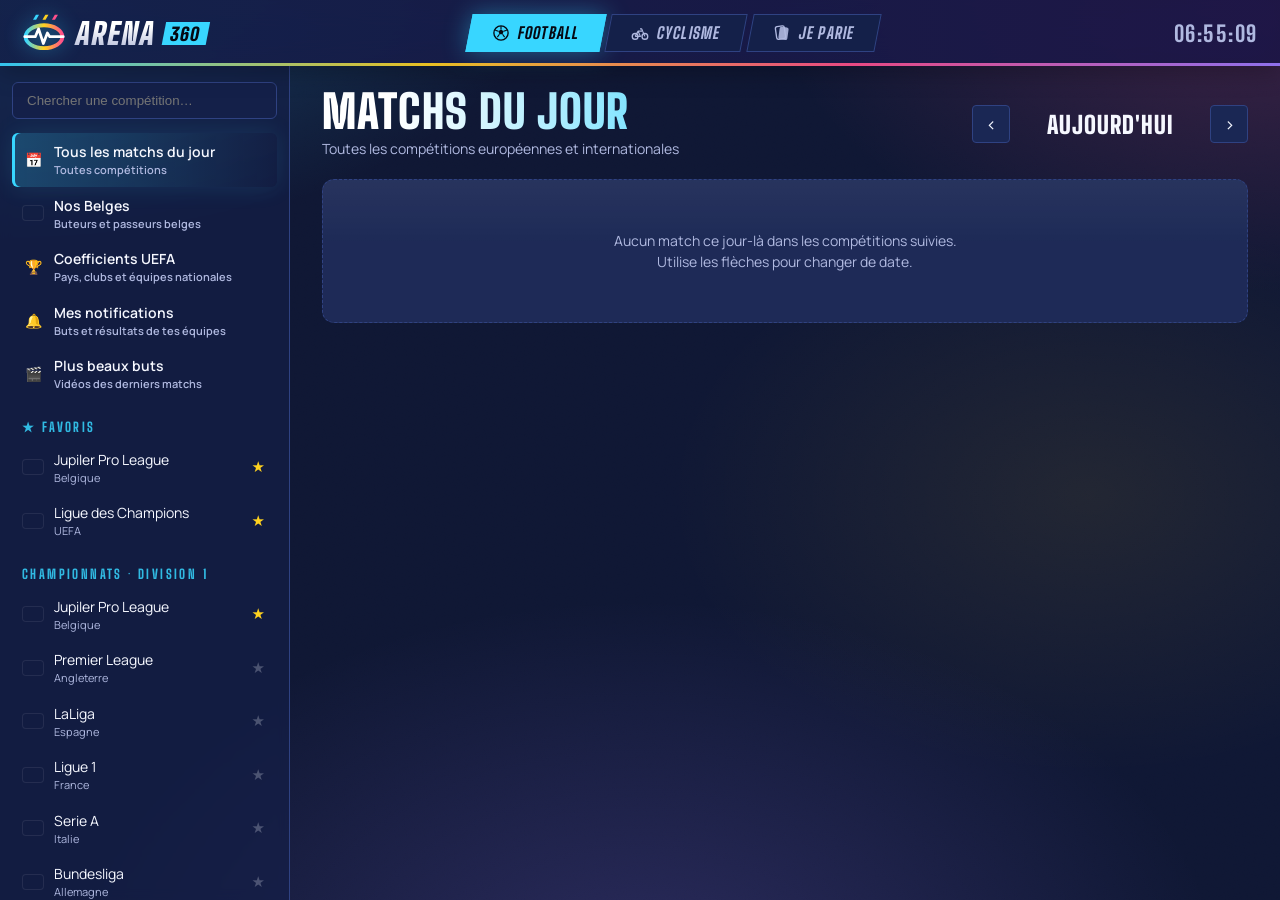
==== index.html @ 5562cc05 "Profil des étapes, matchs en direct en haut de l'accueil, thème plus clair et plus coloré - Vélo : p" ====
<!doctype html>
<html lang="fr">
<head>
  <meta charset="utf-8">
  <meta name="viewport" content="width=device-width, initial-scale=1">
  <title>Arena 360 · Résultats foot en direct, cyclisme et pronostics</title>
  <meta name="description" content="Arena 360 : tous les résultats de foot d'Europe en direct (Jupiler Pro League, Ligue des Champions, LaLiga, Premier League…), compositions, stats et notes des joueurs, palmarès du cyclisme, et jeux de pronostics gratuits.">
  <meta name="keywords" content="résultats foot, score en direct, Jupiler Pro League, Ligue des Champions, classement, compositions, cyclisme, Tour de France, pronostics, Belgique">
  <link rel="canonical" href="https://arena.eraz.ovh/">
  <meta property="og:type" content="website">
  <meta property="og:site_name" content="Arena 360">
  <meta property="og:title" content="Arena 360 · Résultats foot en direct, cyclisme et pronostics">
  <meta property="og:description" content="Arena 360 : tous les résultats de foot d'Europe en direct (Jupiler Pro League, Ligue des Champions, LaLiga, Premier League…), compositions, stats et notes des joueurs, palmarès du cyclisme, et jeux de pronostics gratuits.">
  <meta property="og:url" content="https://arena.eraz.ovh/">
  <meta property="og:locale" content="fr_BE">
  <meta name="twitter:card" content="summary">
  <meta name="theme-color" content="#0f1734">
  <link rel="icon" type="image/svg+xml" href="favicon.svg">
  <link rel="icon" type="image/png" sizes="32x32" href="icons/favicon-32.png">
  <link rel="icon" type="image/png" sizes="192x192" href="icons/icon-192.png">
  <link rel="manifest" href="manifest.webmanifest">
  <link rel="apple-touch-icon" href="icons/apple-touch-icon.png">
  <meta name="apple-mobile-web-app-capable" content="yes">
  <meta name="mobile-web-app-capable" content="yes">
  <meta name="apple-mobile-web-app-title" content="Arena 360">
  <meta name="apple-mobile-web-app-status-bar-style" content="black-translucent">
  <link rel="preconnect" href="https://fonts.googleapis.com">
  <link rel="preconnect" href="https://fonts.gstatic.com" crossorigin>
  <link href="https://fonts.googleapis.com/css2?family=Big+Shoulders+Display:wght@600;700;800;900&family=Manrope:wght@400;500;600;700;800&display=swap" rel="stylesheet">
  <link rel="stylesheet" href="styles.css?v=34">
</head>
<body data-sport="foot">
  <div id="splash" aria-hidden="true">
    <div class="sp-inner">
      <svg class="sp-logo" viewBox="0 0 48 48">
        <defs><linearGradient id="sp-ring" x1="0" y1="0" x2="1" y2="0"><stop offset="0" stop-color="#38d6ff"/><stop offset=".5" stop-color="#ffd21f"/><stop offset="1" stop-color="#ff4f8b"/></linearGradient></defs>
        <path class="beam" d="M12 9.5l3.2-5.5h3.4l-3.2 5.5z" fill="#38d6ff"/>
        <path class="beam" d="M22.3 9.5l3.2-5.5h3.4l-3.2 5.5z" fill="#ffd21f"/>
        <path class="beam" d="M32.6 9.5l3.2-5.5h3.4l-3.2 5.5z" fill="#ff4f8b"/>
        <ellipse cx="24" cy="28" rx="20" ry="12.5" fill="none" stroke="url(#sp-ring)" stroke-width="4.2"/>
        <path class="pulse" d="M3 28h11.5l3.6-8.5 5.2 16 4.4-11.5 2.6 4H45" fill="none" stroke="#fff" stroke-width="3" stroke-linecap="round" stroke-linejoin="round"/>
      </svg>
      <div class="sp-word"><b>ARENA</b><span>360</span></div>
      <div class="spinner"><i></i><i></i><i></i></div>
    </div>
  </div>
  <header class="topbar">
    <div class="brand" id="brand" role="link" tabindex="0" aria-label="Accueil : tous les matchs du jour" title="Accueil">
      <svg class="logo" viewBox="0 0 48 48" aria-hidden="true">
        <defs>
          <linearGradient id="lg-ring" x1="0" y1="0" x2="1" y2="0"><stop offset="0" stop-color="#38d6ff"/><stop offset=".5" stop-color="#ffd21f"/><stop offset="1" stop-color="#ff4f8b"/></linearGradient>
        </defs>
        <path d="M12 9.5l3.2-5.5h3.4l-3.2 5.5z" fill="#38d6ff"/>
        <path d="M22.3 9.5l3.2-5.5h3.4l-3.2 5.5z" fill="#ffd21f"/>
        <path d="M32.6 9.5l3.2-5.5h3.4l-3.2 5.5z" fill="#ff4f8b"/>
        <ellipse cx="24" cy="28" rx="20" ry="12.5" fill="none" stroke="url(#lg-ring)" stroke-width="4.2"/>
        <path d="M3 28h11.5l3.6-8.5 5.2 16 4.4-11.5 2.6 4H45" fill="none" stroke="#fff" stroke-width="3" stroke-linecap="round" stroke-linejoin="round"/>
      </svg>
      <span class="wordmark"><span class="w-arena">ARENA</span><span class="w-pulse">360</span></span>
    </div>
    <nav class="sport-switch" role="tablist">
      <button class="sport-btn active" data-sport="foot" role="tab">
        <svg viewBox="0 0 24 24" aria-hidden="true"><circle cx="12" cy="12" r="9.5" fill="none" stroke="currentColor" stroke-width="1.8"/><path d="M12 7.2l3.4 2.5-1.3 4h-4.2l-1.3-4z" fill="currentColor"/><path d="M12 7.2V2.6M15.4 9.7l4.3-1.4M14.1 13.7l2.7 3.7M9.9 13.7l-2.7 3.7M8.6 9.7L4.3 8.3" stroke="currentColor" stroke-width="1.5"/></svg>
        Football
      </button>
      <button class="sport-btn" data-sport="velo" role="tab">
        <svg viewBox="0 0 24 24" aria-hidden="true"><circle cx="5.5" cy="16.5" r="3.8" fill="none" stroke="currentColor" stroke-width="1.8"/><circle cx="18.5" cy="16.5" r="3.8" fill="none" stroke="currentColor" stroke-width="1.8"/><path d="M5.5 16.5l4-7h6l3 7M9.5 9.5l3 7h-7M15.5 9.5l-1.2-3h-2.3" fill="none" stroke="currentColor" stroke-width="1.6" stroke-linejoin="round"/></svg>
        Cyclisme
      </button>
      <button class="sport-btn" data-sport="jeu" role="tab">
        <svg viewBox="0 0 24 24" aria-hidden="true"><rect x="4" y="3" width="12" height="17" rx="2.5" fill="none" stroke="currentColor" stroke-width="1.8" transform="rotate(-8 10 11.5)"/><rect x="8" y="4" width="12" height="17" rx="2.5" fill="currentColor" opacity=".9" transform="rotate(8 14 12.5)"/></svg>
        Je parie
      </button>
    </nav>
    <div class="clock" id="clock"></div>
    <a class="admin-btn" id="admin-btn" href="admin.html" hidden aria-label="Statistiques (admin)">
      <svg viewBox="0 0 24 24" aria-hidden="true"><path d="M4 20V10m6 10V4m6 16v-7m4 7H2" fill="none" stroke="currentColor" stroke-width="2.4" stroke-linecap="round"/></svg>
      <span>Admin</span>
    </a>
    <button class="install-btn" id="install-btn" hidden aria-label="Installer l'application">
      <svg viewBox="0 0 24 24" aria-hidden="true"><path d="M12 3v11m0 0l-4.5-4.5M12 14l4.5-4.5M5 17v3h14v-3" fill="none" stroke="currentColor" stroke-width="2.2" stroke-linecap="round" stroke-linejoin="round"/></svg>
      <span>Installer</span>
    </button>
  </header>

  <!-- ============ FOOTBALL ============ -->
  <section id="foot" class="sport-pane">
    <aside class="sidebar" id="foot-sidebar">
      <input class="search" id="league-search" type="search" placeholder="Chercher une compétition…">
      <div id="league-list"></div>
    </aside>
    <main class="main" id="foot-main"></main>
  </section>

  <!-- ============ CYCLISME ============ -->
  <section id="velo" class="sport-pane hidden">
    <main class="main full" id="velo-main"></main>
  </section>

  <!-- ============ JEU ============ -->
  <section id="jeu" class="sport-pane hidden">
    <main class="main full" id="jeu-main"></main>
  </section>

  <button class="menu-fab" id="menu-fab" aria-label="Compétitions">☰</button>

  <script src="wiki-cups.js?v=34"></script>
  <script src="cycling-data.js?v=34"></script>
  <script src="config.js?v=34"></script>
  <script src="cycling-live.js?v=34"></script>
  <script src="app.js?v=34"></script>
  <script src="game.js?v=34"></script>
  <script src="wiki-leagues.js?v=34"></script>
  <script src="foot-game.js?v=34"></script>
</body>
</html>
---- styles.css ----
/* ARENA 360 — habillage « match en nocturne à la télé » :
   fond encre, halos de projecteurs, formes inclinées comme les incrustations TV, une couleur par section. */
:root {
  --bg: #06070c;
  --bg-2: #0b0d16;
  --panel: #10131f;
  --panel-2: #161a2b;
  --line: #222843;
  --text: #f2f4fb;
  --muted: #8d93ad;
  --dim: #5a6081;
  --foot: #38d6ff;
  --velo: #ffd21f;
  --jeu: #ff4f8b;
  --accent: var(--foot);
  --accent-soft: rgba(56, 214, 255, .13);
  --on-accent: #050912;
  --live: #ff3b4f;
  --gold: #ffd21f;
  --silver: #c9d1e0;
  --bronze: #d6894a;
  --belgium: #fdda24;
  --radius: 12px;
  --skew: -11deg;
  --display: "Big Shoulders Display", "Arial Narrow", Impact, sans-serif;
  --body: "Manrope", "Segoe UI", system-ui, sans-serif;
  color-scheme: dark;
}
body[data-sport="velo"] { --accent: var(--velo); --accent-soft: rgba(255, 210, 31, .13); }
body[data-sport="jeu"] { --accent: var(--jeu); --accent-soft: rgba(255, 79, 139, .14); }

* { box-sizing: border-box; }
html, body { margin: 0; height: 100%; }
body {
  position: relative;
  background:
    radial-gradient(700px 380px at 8% -6%, color-mix(in srgb, var(--accent) 16%, transparent), transparent 70%),
    radial-gradient(700px 380px at 92% -6%, color-mix(in srgb, var(--accent) 11%, transparent), transparent 70%),
    var(--bg);
  background-attachment: fixed;
  color: var(--text);
  font: 14px/1.5 var(--body);
  -webkit-font-smoothing: antialiased;
  transition: background .4s;
}
/* grain de pellicule */
body::before {
  content: ""; position: fixed; inset: 0; z-index: 0; pointer-events: none; opacity: .07; mix-blend-mode: overlay;
  background-image: url("data:image/svg+xml,%3Csvg xmlns='http://www.w3.org/2000/svg' width='160' height='160'%3E%3Cfilter id='n'%3E%3CfeTurbulence type='fractalNoise' baseFrequency='.9' numOctaves='2' stitchTiles='stitch'/%3E%3C/filter%3E%3Crect width='100%25' height='100%25' filter='url(%23n)'/%3E%3C/svg%3E");
}
body > * { position: relative; z-index: 1; }
button { font: inherit; color: inherit; cursor: pointer; }
:focus-visible { outline: 2px solid var(--accent); outline-offset: 2px; }
.hidden { display: none !important; }

/* ---------- top bar ---------- */
.topbar {
  position: sticky; top: 0; z-index: 30;
  display: flex; align-items: center; gap: 20px;
  height: 66px; padding: 0 22px;
  background: rgba(6, 7, 12, .82); backdrop-filter: blur(16px) saturate(140%);
  border-bottom: 1px solid var(--line);
}
.topbar::after {
  content: ""; position: absolute; left: 0; right: 0; bottom: -1px; height: 2px;
  background: linear-gradient(90deg, var(--foot) 0 33.3%, var(--velo) 33.3% 66.6%, var(--jeu) 66.6%);
  opacity: .9;
}
.brand { display: flex; align-items: center; gap: 10px; }
.brand .logo { width: 44px; height: 44px; filter: drop-shadow(0 0 10px color-mix(in srgb, var(--accent) 45%, transparent)); transition: filter .4s; }
.wordmark { display: flex; align-items: center; gap: 8px; transform: skewX(var(--skew)); }
.w-arena { font: 900 30px/1 var(--display); letter-spacing: 2px; text-transform: uppercase;
  background: linear-gradient(180deg, #fff 30%, #b9c0dc); -webkit-background-clip: text; background-clip: text; color: transparent; }
.w-pulse {
  display: inline-flex; align-items: center; padding: 3px 7px 2px;
  font: 900 18px/1 var(--display); letter-spacing: 1px; color: var(--on-accent);
  background: var(--accent); transition: background .4s;
}
.sport-switch { display: flex; gap: 6px; margin: 0 auto; }
.sport-btn {
  position: relative; display: flex; align-items: center; gap: 8px;
  padding: 9px 22px; border: 1px solid var(--line); border-radius: 0; background: var(--bg-2);
  color: var(--muted); font: 800 16px/1 var(--display); letter-spacing: 1.2px; text-transform: uppercase;
  transform: skewX(var(--skew)); transition: color .2s, background .2s, border-color .2s;
}
.sport-btn > * { transform: skewX(calc(var(--skew) * -1)); }
.sport-btn svg { width: 18px; height: 18px; }
.sport-btn[data-sport="foot"] { --c: var(--foot); }
.sport-btn[data-sport="velo"] { --c: var(--velo); }
.sport-btn[data-sport="jeu"] { --c: var(--jeu); }
.sport-btn::after { content: ""; position: absolute; left: 0; right: 0; bottom: -1px; height: 3px; background: var(--c); transform: scaleX(0); transition: transform .25s; }
.sport-btn:not(.active):hover { color: var(--text); border-color: color-mix(in srgb, var(--c) 50%, var(--line)); }
.sport-btn:not(.active):hover::after { transform: scaleX(1); }
.sport-btn.active { background: var(--c); border-color: var(--c); color: var(--on-accent); box-shadow: 0 0 24px color-mix(in srgb, var(--c) 40%, transparent); }
.clock { font: 800 22px var(--display); color: var(--muted); letter-spacing: 1.5px; min-width: 120px; text-align: right; font-variant-numeric: tabular-nums; }

@media (prefers-reduced-motion: reduce) { * { transition-duration: 0s !important; } }

/* ---------- layout ---------- */
.sport-pane { display: grid; grid-template-columns: 290px 1fr; min-height: calc(100vh - 62px); }
#velo.sport-pane, #jeu.sport-pane { grid-template-columns: 1fr; }
.sidebar {
  position: sticky; top: 62px; height: calc(100vh - 62px); overflow-y: auto;
  padding: 16px 12px 40px; border-right: 1px solid var(--line); background: var(--bg-2);
}
.sidebar::-webkit-scrollbar, .main::-webkit-scrollbar { width: 8px; }
.sidebar::-webkit-scrollbar-thumb { background: var(--line); border-radius: 8px; }
.main { padding: 24px 32px 80px; max-width: 1100px; width: 100%; }
.main.full { max-width: 1280px; margin: 0 auto; }

.search {
  width: 100%; padding: 10px 14px; margin-bottom: 14px;
  background: var(--panel); border: 1px solid var(--line); border-radius: 10px;
  color: var(--text); outline: none;
}
.search:focus { border-color: var(--accent); }

.group-title {
  margin: 18px 10px 6px; font-size: 11px; font-weight: 700; letter-spacing: 1.4px;
  text-transform: uppercase; color: var(--dim);
}
.league-item {
  display: flex; align-items: center; gap: 10px; width: 100%;
  padding: 8px 10px; border: 0; border-radius: 10px; background: none;
  text-align: left; color: var(--text); transition: background .15s;
}
.league-item:hover { background: var(--panel); }
.league-item.active { background: var(--accent-soft); box-shadow: inset 3px 0 0 var(--accent); }
.league-item .ico { width: 22px; height: 22px; flex: none; display: grid; place-items: center; }
.league-item .ico img { max-width: 22px; max-height: 22px; border-radius: 3px; }
.league-item .lname { flex: 1; overflow: hidden; text-overflow: ellipsis; white-space: nowrap; }
.league-item .lcountry { display: block; font-size: 11px; color: var(--muted); }
.league-item .star { opacity: .25; font-size: 15px; padding: 0 2px; transition: .15s; }
.league-item:hover .star { opacity: .6; }
.league-item .star.on { opacity: 1; color: var(--gold); }
.league-item.today-item { font-weight: 600; }
.badge-be {
  font-size: 9px; font-weight: 800; padding: 2px 5px; border-radius: 4px;
  background: linear-gradient(90deg, #111 33%, var(--belgium) 33% 66%, #ef3340 66%); color: transparent;
  width: 18px; height: 12px; flex: none;
}

/* ---------- headers ---------- */
.page-head { display: flex; align-items: center; gap: 16px; margin-bottom: 20px; flex-wrap: wrap; }
.page-head .logo { width: 56px; height: 56px; border-radius: 14px; background: #fff; padding: 7px; object-fit: contain; }
.page-head h1 { margin: 0; font: 800 36px/1 var(--display); letter-spacing: .5px; }
.page-head .sub { color: var(--muted); margin-top: 4px; }
.page-head .grow { flex: 1; }

.tabs { display: flex; gap: 6px; margin-bottom: 18px; flex-wrap: wrap; }
.tab {
  padding: 8px 16px; border-radius: 999px; border: 1px solid var(--line);
  background: var(--panel); color: var(--muted); font-weight: 600; font-size: 13px;
}
.tab.active { background: var(--accent); border-color: var(--accent); color: var(--on-accent); }
.tab:not(.active):hover { color: var(--text); border-color: var(--dim); }

.nav-row { display: flex; align-items: center; gap: 10px; }
.nav-btn {
  width: 38px; height: 38px; border-radius: 10px; border: 1px solid var(--line);
  background: var(--panel); font-size: 18px; display: grid; place-items: center;
}
.nav-btn:hover { border-color: var(--accent); color: var(--accent); }
.nav-label { min-width: 180px; text-align: center; font: 700 20px var(--display); letter-spacing: .5px; text-transform: capitalize; }
.pill-today { padding: 8px 14px; border-radius: 10px; border: 1px solid var(--line); background: var(--panel); font-weight: 600; font-size: 13px; }
.pill-today:hover { border-color: var(--accent); }

/* ---------- match cards ---------- */
.day-block { margin-bottom: 22px; }
.day-title {
  display: flex; align-items: center; gap: 10px; margin: 0 0 10px;
  font: 700 15px var(--display); letter-spacing: 1.2px; text-transform: uppercase; color: var(--muted);
}
.day-title::after { content: ""; flex: 1; height: 1px; background: var(--line); }
.comp-block { margin-bottom: 18px; background: var(--panel); border: 1px solid var(--line); border-radius: var(--radius); overflow: hidden; }
.comp-head {
  display: flex; align-items: center; gap: 10px; padding: 10px 16px;
  background: var(--panel-2); border-bottom: 1px solid var(--line); font-weight: 700; cursor: pointer;
}
.comp-head img { width: 22px; height: 22px; object-fit: contain; }
.comp-head .cnt { margin-left: auto; color: var(--muted); font-weight: 500; font-size: 12px; }
.matches { display: grid; }
.match {
  display: grid; grid-template-columns: 74px 1fr 92px 1fr 30px; align-items: center; gap: 10px;
  padding: 12px 16px; border-bottom: 1px solid var(--line); cursor: pointer; transition: background .15s;
}
.match:last-child { border-bottom: 0; }
.match:hover { background: rgba(255,255,255,.025); }
.match .status { font-size: 12px; color: var(--muted); font-weight: 600; }
.match .status.live { color: var(--live); display: flex; align-items: center; gap: 6px; }
.match .status.live::before { content: ""; width: 7px; height: 7px; border-radius: 50%; background: var(--live); animation: pulse 1.2s infinite; }
@keyframes pulse { 50% { opacity: .25; transform: scale(.7); } }
.team { display: flex; align-items: center; gap: 10px; min-width: 0; font-weight: 500; }
.team.home { justify-content: flex-end; text-align: right; }
.team img { width: 26px; height: 26px; object-fit: contain; flex: none; }
.team .tn { overflow: hidden; text-overflow: ellipsis; white-space: nowrap; }
.team.win .tn { font-weight: 700; }
.team.lose .tn { color: var(--muted); }
.score {
  display: flex; justify-content: center; align-items: center; gap: 6px;
  font: 800 24px/1 var(--display); letter-spacing: 1px;
}
.score .box { min-width: 34px; padding: 5px 0; text-align: center; border-radius: 8px; background: var(--bg-2); }
.score.live .box { color: var(--live); }
.score.pre { font-size: 18px; color: var(--muted); font-weight: 700; }
.score .pen { font-size: 11px; color: var(--muted); font-family: var(--body); font-weight: 600; }
.match .chev { color: var(--dim); text-align: right; transition: transform .2s; }
.match.open .chev { transform: rotate(90deg); }
.details {
  grid-column: 1 / -1; display: none; padding: 6px 0 2px;
  font-size: 13px; color: var(--muted);
}
.match.open .details { display: grid; grid-template-columns: 1fr 92px 1fr; gap: 4px 10px; }
.details .h { text-align: right; }
.details .ev { display: flex; gap: 6px; align-items: center; }
.details .h.ev { justify-content: flex-end; }
.details .mid { text-align: center; color: var(--dim); }
.details .venue { grid-column: 1 / -1; text-align: center; margin-top: 6px; color: var(--dim); font-size: 12px; }
.card-y, .card-r { display: inline-block; width: 9px; height: 12px; border-radius: 2px; background: var(--gold); }
.card-r { background: var(--live); }
.note { grid-column: 1 / -1; text-align: center; font-size: 12px; color: var(--accent); margin-top: -4px; }

/* ---------- standings ---------- */
.table-wrap { background: var(--panel); border: 1px solid var(--line); border-radius: var(--radius); overflow: auto; margin-bottom: 18px; }
.table-title { padding: 12px 16px; font: 700 17px var(--display); letter-spacing: .6px; border-bottom: 1px solid var(--line); background: var(--panel-2); }
table.std { width: 100%; border-collapse: collapse; font-variant-numeric: tabular-nums; }
.std th { font-size: 11px; text-transform: uppercase; letter-spacing: 1px; color: var(--dim); font-weight: 700; padding: 10px 8px; text-align: center; }
.std td { padding: 9px 8px; text-align: center; border-top: 1px solid var(--line); }
.std td.t { text-align: left; }
.std th.t { text-align: left; }
.std .tm { display: flex; align-items: center; gap: 10px; font-weight: 600; white-space: nowrap; }
.std .tm img { width: 22px; height: 22px; object-fit: contain; }
.std .rk { width: 40px; position: relative; font-weight: 700; }
.std .rk i { position: absolute; left: 0; top: 6px; bottom: 6px; width: 3px; border-radius: 2px; }
.std .pts { font-weight: 800; color: var(--text); font-size: 15px; }
.std td { color: var(--muted); }
.std .gd-pos { color: var(--accent); }
.std .gd-neg { color: var(--live); }
.legend { display: flex; flex-wrap: wrap; gap: 14px; padding: 10px 16px; font-size: 12px; color: var(--muted); border-top: 1px solid var(--line); }
.legend span { display: flex; align-items: center; gap: 6px; }
.legend i { width: 10px; height: 10px; border-radius: 3px; }

/* ---------- states ---------- */
.empty, .loading {
  padding: 50px 20px; text-align: center; color: var(--muted);
  background: var(--panel); border: 1px dashed var(--line); border-radius: var(--radius);
}
.spinner {
  width: 32px; height: 32px; margin: 0 auto 12px; border-radius: 50%;
  border: 3px solid var(--line); border-top-color: var(--accent); animation: spin .8s linear infinite;
}
@keyframes spin { to { transform: rotate(360deg); } }
.skel { height: 54px; border-bottom: 1px solid var(--line); background: linear-gradient(90deg, transparent, rgba(255,255,255,.035), transparent); background-size: 200% 100%; animation: sh 1.2s infinite; }
@keyframes sh { from { background-position: 200% 0; } to { background-position: -200% 0; } }

.summary-row { display: grid; grid-template-columns: repeat(auto-fit, minmax(150px, 1fr)); gap: 12px; margin-bottom: 22px; }
.stat {
  padding: 14px 16px; background: var(--panel); border: 1px solid var(--line); border-radius: var(--radius);
}
.stat b { display: block; font: 800 30px/1 var(--display); color: var(--accent); }
.stat span { color: var(--muted); font-size: 12px; }

/* ================= CYCLISME ================= */
.hero {
  position: relative; overflow: hidden; margin-bottom: 26px; padding: 30px 32px;
  border-radius: 20px; border: 1px solid var(--line);
  background:
    linear-gradient(120deg, rgba(245,197,24,.18), transparent 55%),
    repeating-linear-gradient(-55deg, transparent 0 22px, rgba(255,255,255,.018) 22px 44px),
    var(--panel);
}
.hero h1 { margin: 0; font: 800 46px/1 var(--display); letter-spacing: 1px; }
.hero h1 em { font-style: normal; color: var(--gold); }
.hero p { margin: 8px 0 0; color: var(--muted); max-width: 640px; }
.hero .hero-stats { display: flex; gap: 30px; margin-top: 20px; flex-wrap: wrap; }
.hero .hero-stats b { display: block; font: 800 32px/1 var(--display); color: var(--gold); }
.hero .hero-stats span { font-size: 12px; color: var(--muted); }

.section-title { display: flex; align-items: baseline; gap: 12px; margin: 30px 0 14px; }
.section-title h2 { margin: 0; font: 800 26px var(--display); letter-spacing: .6px; }
.section-title span { color: var(--muted); font-size: 13px; }

.gt-grid { display: grid; grid-template-columns: repeat(3, 1fr); gap: 14px; }
.gt-card {
  position: relative; padding: 18px 20px; border-radius: var(--radius); overflow: hidden;
  border: 1px solid var(--line); background: var(--panel);
}
.gt-card::before { content: ""; position: absolute; inset: 0 0 auto 0; height: 4px; background: var(--c, var(--gold)); }
.gt-card .race { font: 700 13px var(--body); color: var(--muted); text-transform: uppercase; letter-spacing: 1.2px; }
.gt-card .jersey { position: absolute; right: 16px; top: 18px; width: 40px; height: 40px; opacity: .95; }
.gt-card .winner { margin-top: 14px; font: 800 28px/1.05 var(--display); display: flex; align-items: center; gap: 10px; }
.gt-card .pod { margin-top: 12px; display: grid; gap: 4px; font-size: 13px; color: var(--muted); }
.gt-card .pod div { display: flex; align-items: center; gap: 8px; }
.gt-card .date { margin-top: 10px; font-size: 12px; color: var(--dim); }

.mon-grid { display: grid; grid-template-columns: repeat(5, 1fr); gap: 12px; }
.mon-card { padding: 16px; border-radius: var(--radius); background: var(--panel); border: 1px solid var(--line); }
.mon-card .race { font: 700 18px/1.1 var(--display); letter-spacing: .4px; }
.mon-card .date { font-size: 12px; color: var(--dim); margin: 2px 0 12px; }
.mon-card .winner { display: flex; align-items: center; gap: 8px; font-weight: 700; }
.mon-card .cobble { font-size: 11px; color: var(--muted); margin-top: 6px; }

.champ-grid { display: grid; grid-template-columns: repeat(4, 1fr); gap: 12px; }
.champ-card { padding: 16px; border-radius: var(--radius); background: var(--panel); border: 1px solid var(--line); position: relative; overflow: hidden; }
.champ-card.rainbow::before {
  content: ""; position: absolute; left: 0; right: 0; top: 0; height: 5px;
  background: linear-gradient(90deg, #0a4fa6 0 20%, #e63946 20% 40%, #111 40% 60%, #f5c518 60% 80%, #2a9d47 80%);
}
.champ-card.euro::before { content: ""; position: absolute; left: 0; right: 0; top: 0; height: 5px; background: linear-gradient(90deg, #003399, #ffcc00, #003399); }
.champ-card .t { font-size: 11px; font-weight: 700; color: var(--muted); text-transform: uppercase; letter-spacing: 1.2px; }
.champ-card .e { font: 700 17px var(--display); margin: 4px 0 10px; }
.champ-card .p { display: flex; align-items: center; gap: 8px; font-size: 13px; padding: 2px 0; }
.champ-card .p:first-of-type { font-weight: 700; font-size: 15px; }

.medal { width: 20px; height: 20px; border-radius: 50%; display: inline-grid; place-items: center; font: 800 11px var(--body); color: #1b1b1b; flex: none; }
.m1 { background: var(--gold); } .m2 { background: var(--silver); } .m3 { background: var(--bronze); }
.flag { width: 20px; height: 14px; border-radius: 2px; object-fit: cover; flex: none; box-shadow: 0 0 0 1px rgba(255,255,255,.08); }
.flag.lg { width: 26px; height: 18px; }

.toolbar { display: flex; flex-wrap: wrap; gap: 10px; align-items: center; margin-bottom: 14px; }
.toolbar .search { width: 260px; margin: 0; }
.chip {
  padding: 7px 12px; border-radius: 999px; border: 1px solid var(--line); background: var(--panel);
  font-size: 12px; font-weight: 600; color: var(--muted);
}
.chip.on { border-color: var(--accent); color: var(--accent); background: var(--accent-soft); }
.chip.be.on { border-color: var(--belgium); color: var(--belgium); background: rgba(253,218,36,.1); }

.race-table { width: 100%; border-collapse: collapse; }
.race-table th { font-size: 11px; text-transform: uppercase; letter-spacing: 1px; color: var(--dim); padding: 10px 12px; text-align: left; font-weight: 700; }
.race-table td { padding: 11px 12px; border-top: 1px solid var(--line); vertical-align: middle; }
.race-table tr:hover td { background: rgba(255,255,255,.02); }
.race-table .rn { font-weight: 600; display: flex; align-items: center; gap: 10px; }
.race-table .rd { color: var(--muted); white-space: nowrap; font-size: 13px; }
.race-table .rw { display: flex; align-items: center; gap: 8px; font-weight: 600; }
.race-table .rt { color: var(--dim); font-size: 12px; }
.race-table .sm { color: var(--muted); font-size: 12.5px; }
.race-table .sm div { display: flex; gap: 6px; align-items: center; }
.race-table tr.future td { opacity: .5; }
.race-table tr.cancel td { opacity: .45; }
.rating { font: 700 11px var(--body); padding: 3px 7px; border-radius: 6px; background: var(--bg-2); border: 1px solid var(--line); color: var(--muted); }
.rating.wt { color: var(--gold); border-color: rgba(245,197,24,.4); }
.rating.pro { color: #7fb4ff; border-color: rgba(127,180,255,.4); }
.tag { font-size: 10px; font-weight: 800; padding: 2px 6px; border-radius: 4px; letter-spacing: .6px; }
.tag.gt { background: #e8378a; color: #fff; }
.tag.mon { background: var(--gold); color: #1a1a1a; }

.leader-grid { display: grid; grid-template-columns: 1.3fr 1fr; gap: 16px; }
.leaders { background: var(--panel); border: 1px solid var(--line); border-radius: var(--radius); padding: 6px 0; }
.leader { display: grid; grid-template-columns: 34px 1fr auto; align-items: center; gap: 10px; padding: 9px 16px; }
.leader + .leader { border-top: 1px solid var(--line); }
.leader .pos { font: 800 20px var(--display); color: var(--dim); text-align: center; }
.leader:nth-child(1) .pos { color: var(--gold); }
.leader:nth-child(2) .pos { color: var(--silver); }
.leader:nth-child(3) .pos { color: var(--bronze); }
.leader .nm { display: flex; align-items: center; gap: 8px; font-weight: 600; }
.leader .nm small { color: var(--dim); font-weight: 500; }
.leader .bar { display: flex; align-items: center; gap: 10px; }
.leader .bar i { width: calc(var(--w) * 120px); display: block; height: 8px; border-radius: 4px; background: linear-gradient(90deg, var(--gold), #ff9f1c); }
.leader .bar b { font: 800 20px var(--display); min-width: 22px; text-align: right; }
.nations { background: var(--panel); border: 1px solid var(--line); border-radius: var(--radius); padding: 12px 16px; }
.nation { display: grid; grid-template-columns: 26px 110px 1fr 30px; gap: 10px; align-items: center; padding: 5px 0; font-size: 13px; }
.nation i { display: block; height: 10px; border-radius: 5px; background: #7fb4ff; }
.nation b { text-align: right; font: 800 17px var(--display); }
.source { margin-top: 30px; font-size: 12px; color: var(--dim); }

.menu-fab { display: none; }

/* ---------- responsive ---------- */
@media (max-width: 1100px) {
  .mon-grid { grid-template-columns: repeat(3, 1fr); }
  .champ-grid { grid-template-columns: repeat(2, 1fr); }
  .leader-grid { grid-template-columns: 1fr; }
}
@media (max-width: 860px) {
  .sport-pane { grid-template-columns: 1fr; }
  .sidebar {
    position: fixed; z-index: 30; left: 0; top: 62px; width: 290px; transform: translateX(-100%);
    transition: transform .25s; box-shadow: 20px 0 50px rgba(0,0,0,.5);
  }
  .sidebar.open { transform: none; }
  .menu-fab {
    display: grid; place-items: center; position: fixed; z-index: 40; right: 18px; bottom: 18px;
    width: 54px; height: 54px; border-radius: 50%; border: 0; font-size: 22px;
    background: var(--accent); color: var(--on-accent); box-shadow: 0 10px 30px rgba(0,0,0,.4);
  }
  body[data-sport="velo"] .menu-fab, body[data-sport="jeu"] .menu-fab { display: none; }
  .main { padding: 18px 16px 90px; }
  .clock { display: none; }
  .brand-name { display: none; }
  .gt-grid { grid-template-columns: 1fr; }
  .mon-grid { grid-template-columns: repeat(2, 1fr); }
  .hide-sm { display: none; }
  .only-sm { display: block !important; }
}
@media (max-width: 560px) {
  .topbar { padding: 0 12px; gap: 10px; }
  .sport-btn { padding: 8px 14px; }
  .match { grid-template-columns: 1fr 74px 1fr 0; gap: 6px; padding: 12px 10px; }
  .match .status { grid-column: 1 / -1; text-align: center; margin-bottom: -4px; }
  .match .chev { display: none; }
  .team { font-size: 13px; gap: 6px; }
  .team img { width: 22px; height: 22px; }
  .score { font-size: 20px; }
  .score .box { min-width: 28px; }
  .match.open .details { grid-template-columns: 1fr 40px 1fr; }
  .hero { padding: 22px 18px; }
  .hero h1 { font-size: 34px; }
  .champ-grid, .mon-grid { grid-template-columns: 1fr; }
  .toolbar .search { width: 100%; }
  .nav-label { min-width: 120px; font-size: 17px; }
}

.only-sm { display: none; }
@media (max-width: 560px) {
  .summary-row { grid-template-columns: repeat(3, 1fr); gap: 8px; }
  .summary-row .stat { padding: 10px; }
  .summary-row .stat b { font-size: 24px; }
  .summary-row .stat:nth-child(n+4) { display: none; }
}
@media (max-width: 560px) {
  .race-table td, .race-table th { padding: 10px 8px; }
  .race-table .rn { flex-wrap: wrap; gap: 4px 6px; font-size: 13px; }
  .race-table .rw { font-size: 13px; }
  .race-table .tag, .race-table .rating.wt, .race-table .rating.pro { display: none; }
  .tabs { gap: 4px; }
  .tab { padding: 7px 12px; }
}
.sport-pane > * { min-width: 0; }
.leader-grid > * { min-width: 0; }
@media (max-width: 560px) { .leader .bar i { width: calc(var(--w) * 50px); } .leader { padding: 9px 10px; } }
.subtabs { display: flex; flex-wrap: wrap; gap: 6px; margin: -6px 0 18px; }
.sub-lbl { font-size: 11px; font-weight: 700; color: var(--accent); background: var(--accent-soft); padding: 2px 7px; border-radius: 6px; margin-left: 4px; }
.cnt-sm { font: 500 12px var(--body); letter-spacing: 0; text-transform: none; color: var(--dim); }
.champion { margin-bottom: 18px; padding: 14px 18px; border-radius: var(--radius); background: linear-gradient(90deg, rgba(245,197,24,.18), transparent); border: 1px solid rgba(245,197,24,.4); font-size: 16px; }
.source a { color: var(--muted); }

/* ---------- fiche course à étapes ---------- */
.has-stages { cursor: pointer; }
.race-table tr.has-stages:hover td { background: rgba(245,197,24,.05); }
.gt-card.has-stages { transition: transform .15s, border-color .15s; }
.gt-card.has-stages:hover { transform: translateY(-2px); border-color: var(--c); }
.see-stages { color: var(--gold); font-weight: 600; }
.stages-badge { font-size: 11px; font-weight: 700; color: var(--gold); background: rgba(245,197,24,.12); border: 1px solid rgba(245,197,24,.35); padding: 2px 7px; border-radius: 6px; white-space: nowrap; }
.modal {
  position: fixed; inset: 0; z-index: 100; display: none; align-items: flex-start; justify-content: center;
  padding: 40px 16px; overflow-y: auto; background: rgba(4, 8, 18, .72); backdrop-filter: blur(6px);
}
.modal.show { display: flex; animation: fadein .18s; }
@keyframes fadein { from { opacity: 0; } }
.modal-card {
  position: relative; width: 100%; max-width: 980px; padding: 26px 28px 20px; border-radius: 20px;
  background: var(--bg-2); border: 1px solid var(--line); box-shadow: 0 30px 80px rgba(0,0,0,.55);
  border-top: 5px solid var(--rc);
}
.modal-x { position: absolute; right: 16px; top: 14px; width: 36px; height: 36px; border-radius: 10px; border: 1px solid var(--line); background: var(--panel); font-size: 15px; }
.modal-x:hover { border-color: var(--gold); color: var(--gold); }
.modal-head { display: flex; align-items: center; gap: 14px; margin-bottom: 18px; padding-right: 40px; }
.modal-head h2 { margin: 0; font: 800 34px/1 var(--display); letter-spacing: .5px; }
.modal-head .sub { color: var(--muted); margin-top: 4px; }
.modal-grid { display: grid; grid-template-columns: repeat(auto-fit, minmax(240px, 1fr)); gap: 12px; margin-bottom: 16px; }
.mpanel { background: var(--panel); border: 1px solid var(--line); border-radius: var(--radius); padding: 14px 16px; }
.mp-title { font-size: 11px; font-weight: 700; letter-spacing: 1.2px; text-transform: uppercase; color: var(--dim); margin-bottom: 10px; }
.pod-line { display: flex; align-items: center; gap: 8px; padding: 3px 0; }
.pod-line .wins { margin-left: auto; font: 800 18px var(--display); color: var(--gold); }
.jersey-line { display: grid; grid-template-columns: 14px 92px 1fr; gap: 8px; align-items: center; padding: 3px 0; font-size: 13px; }
.jersey-line i { width: 12px; height: 12px; border-radius: 3px; box-shadow: 0 0 0 1px rgba(255,255,255,.15); }
.jersey-line .jc { color: var(--muted); }
.stage-wrap { margin-bottom: 0; }
.stage-table .snum { display: inline-grid; place-items: center; min-width: 30px; height: 26px; padding: 0 6px; border-radius: 8px; background: var(--bg-2); border: 1px solid var(--line); font: 800 15px var(--display); margin-right: 8px; }
.stype { font-size: 11px; font-weight: 700; padding: 2px 7px; border-radius: 6px; background: var(--bg-2); color: var(--muted); white-space: nowrap; }
.stype.flat { color: #7fd3a0; } .stype.hill { color: #f4a261; } .stype.mtn { color: #ff6b6b; } .stype.tt, .stype.ttt { color: #7fb4ff; }
.km { margin-left: 8px; color: var(--dim); font-size: 12px; white-space: nowrap; }
@media (max-width: 560px) {
  .modal { padding: 0; }
  .modal-card { border-radius: 0; min-height: 100%; padding: 20px 14px; }
  .modal-head h2 { font-size: 26px; }
  .stype { display: none; }
}

/* ================= JE PARIE ================= */
.g-hero {
  display: grid; grid-template-columns: 1fr auto; gap: 24px; align-items: center;
  margin-bottom: 20px; padding: 28px 30px; border-radius: 20px; border: 1px solid var(--line);
  background:
    radial-gradient(600px 220px at 100% 0%, rgba(76,201,240,.18), transparent 70%),
    repeating-linear-gradient(90deg, transparent 0 46px, rgba(255,255,255,.02) 46px 47px),
    var(--panel);
}
.eyebrow { font-size: 11px; font-weight: 700; letter-spacing: 1.6px; text-transform: uppercase; color: var(--accent); }
.g-hero h1 { margin: 4px 0 6px; font: 800 52px/1 var(--display); letter-spacing: 1px; }
.g-hero p { margin: 0; color: var(--muted); max-width: 620px; }
.g-hero-side { display: grid; gap: 10px; justify-items: end; text-align: right; }
.countdown b { display: block; font: 800 56px/1 var(--display); color: var(--accent); font-variant-numeric: tabular-nums; }
.countdown span { color: var(--muted); font-size: 12px; text-transform: uppercase; letter-spacing: 1px; }
.phase { font-size: 12px; font-weight: 600; padding: 6px 10px; border-radius: 8px; max-width: 280px; }
.phase.open { color: #7fd3a0; background: rgba(61,220,132,.1); border: 1px solid rgba(61,220,132,.3); }
.phase.shut { color: #ff8a95; background: rgba(255,77,94,.1); border: 1px solid rgba(255,77,94,.3); }
.mode { font-size: 12px; color: var(--dim); }
.g-msg { margin-bottom: 16px; padding: 12px 16px; border-radius: 12px; background: var(--panel); border: 1px solid var(--line); color: var(--muted); }
.g-msg.ok { color: #7fd3a0; border-color: rgba(61,220,132,.35); }
.g-msg.err { color: #ff8a95; border-color: rgba(255,77,94,.4); }

/* connexion */
.auth { display: grid; grid-template-columns: minmax(0, 420px) minmax(0, 1fr); gap: 20px; margin-bottom: 10px; align-items: start; }
.auth-card { padding: 22px; border-radius: 18px; background: var(--panel); border: 1px solid var(--line); }
.auth-tabs { display: flex; gap: 4px; padding: 4px; margin-bottom: 18px; border-radius: 12px; background: var(--bg-2); border: 1px solid var(--line); }
.auth-tabs button { flex: 1; padding: 9px; border: 0; border-radius: 9px; background: none; color: var(--muted); font-weight: 600; }
.auth-tabs button.on { background: var(--accent); color: var(--on-accent); }
#auth-form { display: grid; gap: 14px; }
#auth-form label { display: grid; gap: 6px; font-size: 12px; font-weight: 600; color: var(--muted); }
#auth-form input, .select {
  padding: 11px 13px; border-radius: 10px; border: 1px solid var(--line); background: var(--bg-2); color: var(--text); font: inherit; outline: none;
}
#auth-form input:focus, .select:focus { border-color: var(--accent); }
.cta { padding: 12px 18px; border: 0; border-radius: 11px; background: var(--accent); color: var(--on-accent); font-weight: 700; }
.cta:disabled { opacity: .5; cursor: default; }
.ghost { padding: 10px 14px; border-radius: 10px; border: 1px solid var(--line); background: var(--panel); color: var(--muted); font-weight: 600; }
.ghost:hover { color: var(--text); border-color: var(--dim); }
.linkbtn { border: 0; background: none; padding: 0; color: var(--accent); font-weight: 600; }
.hint { font-size: 12px; color: var(--dim); margin: 12px 0 0; }
.hint.center { text-align: center; }
.auth-preview { min-width: 0; }
.mini-cards { display: grid; grid-template-columns: repeat(3, minmax(0, 1fr)); gap: 12px; }

/* onglets du jeu */
.g-tabs { align-items: center; }
.g-tabs .grow { flex: 1; }
.who { font-size: 13px; color: var(--muted); }

/* budget */
.budget { position: sticky; top: 70px; z-index: 5; margin-bottom: 18px; padding: 14px 18px; border-radius: 14px; background: rgba(19, 28, 51, .92); backdrop-filter: blur(10px); border: 1px solid var(--line); }
.b-row { display: flex; align-items: baseline; gap: 12px; flex-wrap: wrap; }
.b-row > span:first-child { font-size: 11px; font-weight: 700; letter-spacing: 1.2px; text-transform: uppercase; color: var(--dim); }
.b-row b { font: 800 26px var(--display); color: var(--accent); font-variant-numeric: tabular-nums; }
.b-row b.neg { color: var(--live); }
.b-row b small { font: 500 13px var(--body); color: var(--muted); }
.b-count { margin-left: auto; font-weight: 600; color: var(--muted); }
.b-track { height: 8px; margin-top: 10px; border-radius: 4px; background: var(--bg-2); overflow: hidden; }
.b-track i { display: block; height: 100%; border-radius: 4px; background: linear-gradient(90deg, var(--accent), #7b8cff); transition: width .3s; }
.b-actions { display: flex; gap: 10px; margin-top: 12px; flex-wrap: wrap; }

/* cartes coureurs */
.market, .slots { display: grid; grid-template-columns: repeat(auto-fill, minmax(190px, 1fr)); gap: 14px; }
.rcard {
  --t1: #3ddc84; --t2: #1f7a52;
  position: relative; display: flex; flex-direction: column; gap: 6px; padding: 12px 12px 12px; border-radius: 16px; overflow: hidden;
  background: linear-gradient(170deg, color-mix(in srgb, var(--t1) 22%, var(--panel)) 0%, var(--panel) 42%);
  border: 1px solid color-mix(in srgb, var(--t1) 40%, var(--line));
  transition: transform .15s, box-shadow .15s;
}
.rcard:hover { transform: translateY(-3px); box-shadow: 0 14px 30px rgba(0,0,0,.35); }
.rcard.tier-legend { --t1: #f5c518; --t2: #b8860b; }
.rcard.tier-star { --t1: #9fb8ff; --t2: #4a5fc1; }
.rcard.tier-pro { --t1: #e09a5f; --t2: #9c5a24; }
.rcard.tier-rookie { --t1: #3ddc84; --t2: #1f7a52; }
.rcard.picked { box-shadow: 0 0 0 2px var(--accent); }
.rcard header { display: flex; align-items: center; justify-content: space-between; }
.tier { font-size: 10px; font-weight: 800; letter-spacing: 1.2px; text-transform: uppercase; padding: 3px 7px; border-radius: 6px; color: #10131c; background: var(--t1, #3ddc84); }
.tier-legend .tier, .tier.tier-legend { background: linear-gradient(90deg, #f5c518, #ffe48a); }
.price { display: flex; align-items: baseline; gap: 2px; }
.price b { font: 800 26px/1 var(--display); color: var(--t1); font-variant-numeric: tabular-nums; }
.price small { font-size: 10px; color: var(--muted); }
.mono { position: relative; display: grid; place-items: center; height: 92px; margin: 4px 0 2px; border-radius: 12px;
  background: radial-gradient(circle at 50% 30%, color-mix(in srgb, var(--t1) 30%, transparent), transparent 70%), var(--bg-2); }
.mono span { font: 800 44px/1 var(--display); letter-spacing: 2px; color: color-mix(in srgb, var(--t1) 70%, #fff); }
.mono .flag { position: absolute; right: 8px; bottom: 8px; }
.rcard h4 { margin: 0; font: 700 18px/1.1 var(--display); letter-spacing: .3px; white-space: nowrap; overflow: hidden; text-overflow: ellipsis; }
.rteam { font-size: 11.5px; color: var(--muted); white-space: nowrap; overflow: hidden; text-overflow: ellipsis; }
.rstats { display: flex; gap: 6px; margin: 4px 0 0; }
.rstats div { flex: 1; padding: 6px; border-radius: 8px; background: var(--bg-2); text-align: center; }
.rstats dt { font-size: 9.5px; text-transform: uppercase; letter-spacing: 1px; color: var(--dim); }
.rstats dd { margin: 0; font: 800 18px var(--display); font-variant-numeric: tabular-nums; }
.rstats .live dd { color: var(--accent); }
.rbest { list-style: none; margin: 2px 0 0; padding: 0; font-size: 11px; color: var(--muted); display: grid; gap: 2px; min-height: 30px; }
.rbest li { white-space: nowrap; overflow: hidden; text-overflow: ellipsis; }
.rbtn { margin-top: auto; padding: 9px; border-radius: 10px; border: 1px solid var(--line); background: var(--bg-2); color: var(--muted); font-weight: 700; font-size: 13px; }
.rbtn.add { background: var(--accent); border-color: var(--accent); color: var(--on-accent); }
.rbtn.remove:hover { border-color: var(--live); color: var(--live); }
.rbtn:disabled { opacity: .55; cursor: default; }
.rcard.compact .mono { height: 64px; }
.rcard.compact .mono span { font-size: 32px; }
.slot {
  display: grid; place-items: center; align-content: center; gap: 6px; min-height: 300px; border-radius: 16px;
  border: 2px dashed var(--line); background: transparent; color: var(--dim); font-weight: 600;
}
.slot span { font: 800 40px/1 var(--display); color: var(--line); }
.slot:hover { border-color: var(--accent); color: var(--accent); }
.slot:hover span { color: var(--accent); }
.team-head { display: flex; align-items: baseline; gap: 16px; flex-wrap: wrap; margin-bottom: 14px; }
.team-head h2 { margin: 0; font: 800 30px var(--display); }
.sim { color: var(--muted); font-size: 13px; }
.sim b { color: var(--accent); }
.pts-cell { font: 800 18px var(--display); color: var(--accent); text-align: right; }

/* classement */
.rank-head { display: flex; justify-content: space-between; align-items: flex-start; gap: 16px; margin-bottom: 14px; flex-wrap: wrap; }
.rank-head h2 { margin: 0; font: 800 30px var(--display); }
.rank-head .hint { margin-top: 4px; }
.ranking { list-style: none; margin: 0; padding: 0; display: grid; gap: 8px; }
.ranking li { display: grid; grid-template-columns: 48px minmax(0, 1fr) auto; align-items: center; gap: 12px; padding: 12px 16px; border-radius: 14px; background: var(--panel); border: 1px solid var(--line); }
.ranking li.me { border-color: var(--accent); background: linear-gradient(90deg, var(--accent-soft), var(--panel) 60%); }
.ranking .pos { font: 800 28px var(--display); color: var(--dim); text-align: center; }
.ranking li:nth-child(1) .pos { color: #f5c518; }
.ranking li:nth-child(2) .pos { color: #c7d0dc; }
.ranking li:nth-child(3) .pos { color: #d08a4a; }
.rk-main b { font-size: 16px; }
.rk-riders { display: flex; flex-wrap: wrap; gap: 4px 10px; margin-top: 4px; font-size: 12px; color: var(--muted); }
.rk-riders span { display: inline-flex; align-items: center; gap: 4px; }
.rk-riders .flag { width: 14px; height: 10px; }
.rk-pts { text-align: right; }
.rk-pts b { display: block; font: 800 28px/1 var(--display); color: var(--accent); font-variant-numeric: tabular-nums; }
.rk-pts small { font-size: 11px; color: var(--dim); }

/* règles */
.rule-list { margin: 0; padding-left: 20px; display: grid; gap: 8px; color: var(--muted); max-width: 760px; }
.rule-list b { color: var(--text); }
.bareme td:last-child { color: var(--muted); }

@media (max-width: 860px) {
  .g-hero { grid-template-columns: 1fr; }
  .g-hero-side { justify-items: start; text-align: left; }
  .auth { grid-template-columns: 1fr; }
}
@media (max-width: 560px) {
  .g-hero { padding: 20px 18px; }
  .g-hero h1 { font-size: 40px; }
  .market, .slots { grid-template-columns: repeat(2, minmax(0, 1fr)); gap: 10px; }
  .mini-cards { grid-template-columns: repeat(2, minmax(0, 1fr)); }
  .mini-cards .rcard:nth-child(3) { display: none; }
  .rbest { display: none; }
  .mono { height: 70px; }
  .mono span { font-size: 34px; }
  .slot { min-height: 220px; }
  .budget { top: 66px; padding: 10px 12px; }
  .who { width: 100%; }
  .sport-btn { padding: 8px 10px; gap: 6px; font-size: 13px; }
  .sport-btn svg { width: 16px; height: 16px; }
}

/* ================= ARENA 360 — habillage des écrans ================= */
.sidebar { top: 66px; height: calc(100vh - 66px); background: rgba(11, 13, 22, .7); backdrop-filter: blur(6px); }
.sport-pane { min-height: calc(100vh - 66px); }
.budget { top: 74px; background: rgba(16, 19, 31, .92); }

/* titres */
.page-head h1, .team-head h2, .rank-head h2 {
  font: 900 46px/.95 var(--display); text-transform: uppercase; letter-spacing: 1px; text-wrap: balance;
}
.page-head .logo { border-radius: 10px; }
.section-title h2 { font: 900 28px var(--display); text-transform: uppercase; letter-spacing: 1px; display: flex; align-items: center; gap: 12px; }
.section-title h2::before { content: ""; width: 14px; height: 22px; background: var(--accent); transform: skewX(var(--skew)); flex: none; }
.day-title { font: 800 16px var(--display); letter-spacing: 2px; color: var(--text); }
.day-title::before { content: "//"; color: var(--accent); font-weight: 900; }
.group-title { font: 800 13px var(--display); letter-spacing: 2.4px; color: var(--accent); opacity: .85; }

/* onglets inclinés */
.tab {
  border-radius: 0; transform: skewX(var(--skew)); padding: 9px 18px;
  font: 800 15px/1 var(--display); letter-spacing: 1.2px; text-transform: uppercase; background: var(--bg-2);
}
.tab.active { color: var(--on-accent); box-shadow: 0 0 20px color-mix(in srgb, var(--accent) 30%, transparent); }
.chip { border-radius: 4px; }
.chip.on { box-shadow: inset 0 -2px 0 var(--accent); }
.nav-btn, .pill-today { border-radius: 4px; }
.nav-label { font: 900 24px var(--display); text-transform: uppercase; letter-spacing: 1px; }

/* barre latérale */
.league-item { border-radius: 6px; }
.league-item.active { background: linear-gradient(90deg, var(--accent-soft), transparent); box-shadow: inset 4px 0 0 var(--accent); }
.search { border-radius: 6px; background: var(--bg-2); }

/* blocs */
.comp-block, .table-wrap, .stat, .empty, .loading, .mpanel, .leaders, .nations, .auth-card {
  border-radius: var(--radius); background: linear-gradient(180deg, rgba(255,255,255,.025), transparent 40%), var(--panel);
}
.comp-head { background: var(--panel-2); font-family: var(--display); font-weight: 800; font-size: 17px; letter-spacing: .8px; text-transform: uppercase; }
.comp-head .cnt { font-family: var(--body); text-transform: none; letter-spacing: 0; }
.stat { position: relative; overflow: hidden; }
.stat::after { content: ""; position: absolute; right: -14px; top: 0; bottom: 0; width: 34px; background: var(--accent); opacity: .08; transform: skewX(var(--skew)); }
.stat b { font: 900 38px/1 var(--display); }

/* matchs : incrustation TV */
.match { grid-template-columns: 84px 1fr 104px 1fr 30px; }
.team .tn { font-weight: 700; letter-spacing: .1px; }
.score { gap: 4px; }
.score .box {
  min-width: 38px; padding: 6px 0 5px; border-radius: 0; transform: skewX(var(--skew));
  background: var(--bg); border: 1px solid var(--line); border-bottom: 2px solid var(--accent);
  font: 900 26px/1 var(--display);
}
.score.live .box { border-bottom-color: var(--live); box-shadow: 0 0 14px rgba(255, 59, 79, .35); }
.score.pre { font: 900 20px var(--display); letter-spacing: 1px; }
.match .status { font: 800 13px var(--display); letter-spacing: 1.2px; text-transform: uppercase; }
.match:hover { background: linear-gradient(90deg, var(--accent-soft), transparent 70%); }

/* classements */
.std th, .race-table th { font-family: var(--display); font-size: 13px; letter-spacing: 1.5px; font-weight: 800; }
.std .pts { font: 900 19px var(--display); color: var(--accent); }
.std .rk { font-family: var(--display); font-size: 16px; }

/* ===== cyclisme ===== */
.hero {
  border-radius: 16px; padding: 34px 34px 30px;
  background:
    linear-gradient(115deg, rgba(255,210,31,.22), transparent 45%),
    repeating-linear-gradient(-62deg, transparent 0 26px, rgba(255,210,31,.045) 26px 52px),
    var(--panel);
  clip-path: polygon(0 0, calc(100% - 38px) 0, 100% 38px, 100% 100%, 0 100%);
}
.hero h1 { font: 900 64px/.92 var(--display); text-transform: uppercase; letter-spacing: 1px; }
.hero .hero-stats b { font: 900 42px/1 var(--display); }
.gt-card, .mon-card, .champ-card { border-radius: var(--radius); clip-path: polygon(0 0, calc(100% - 22px) 0, 100% 22px, 100% 100%, 0 100%); }
.gt-card { background: linear-gradient(160deg, color-mix(in srgb, var(--c) 20%, var(--panel)), var(--panel) 55%); }
.gt-card .winner { font: 900 32px/1 var(--display); text-transform: uppercase; }
.gt-card .race, .champ-card .t { font-family: var(--display); font-size: 14px; letter-spacing: 2px; font-weight: 800; }
.mon-card .race { font: 900 22px/1 var(--display); text-transform: uppercase; }
.champ-card .e { font: 900 20px var(--display); text-transform: uppercase; }
.leader .pos, .leader .bar b, .nation b { font-weight: 900; }
.modal-card { border-radius: 14px; }
.modal-head h2 { font: 900 44px/.95 var(--display); text-transform: uppercase; }
.stage-table .snum { border-radius: 0; transform: skewX(var(--skew)); font-weight: 900; }

/* ===== jeu ===== */
.g-hero {
  border-radius: 16px;
  background:
    radial-gradient(520px 240px at 100% 0%, rgba(255, 79, 139, .24), transparent 70%),
    repeating-linear-gradient(-62deg, transparent 0 26px, rgba(255, 79, 139, .04) 26px 52px),
    var(--panel);
  clip-path: polygon(0 0, calc(100% - 38px) 0, 100% 38px, 100% 100%, 0 100%);
}
.g-hero h1 { font: 900 72px/.9 var(--display); text-transform: uppercase; letter-spacing: 1px; }
.countdown b { font-weight: 900; font-size: 64px; }
.cta { border-radius: 4px; transform: skewX(var(--skew)); font: 900 17px/1 var(--display); letter-spacing: 1.4px; text-transform: uppercase; padding: 13px 20px; color: var(--on-accent); }
.ghost { border-radius: 4px; }
.auth-tabs, .auth-tabs button { border-radius: 4px; }
.auth-tabs button { font: 800 15px var(--display); letter-spacing: 1px; text-transform: uppercase; }
.auth-tabs button.on { color: var(--on-accent); }
#auth-form input, .select { border-radius: 6px; }
.rcard { border-radius: 12px; clip-path: polygon(0 0, calc(100% - 18px) 0, 100% 18px, 100% 100%, 0 100%); }
.rcard h4 { font: 900 20px/1.05 var(--display); text-transform: uppercase; letter-spacing: .4px; }
.mono span { font-weight: 900; }
.price b { font-weight: 900; font-size: 30px; }
.rstats dd { font-weight: 900; }
.rbtn { border-radius: 4px; font: 800 15px/1 var(--display); letter-spacing: 1px; text-transform: uppercase; padding: 10px; }
.rbtn.add { color: var(--on-accent); }
.slot { border-radius: 12px; }
.b-row b, .rk-pts b, .ranking .pos { font-weight: 900; }
.tier { border-radius: 0; transform: skewX(var(--skew)); }

/* animation d'arrivée (une fois) */
@keyframes rise { from { opacity: .001; transform: translateY(10px); } }
.main > * { animation: rise .45s cubic-bezier(.2,.7,.2,1) both; }
.main > *:nth-child(2) { animation-delay: .05s; }
.main > *:nth-child(3) { animation-delay: .1s; }
@media (prefers-reduced-motion: reduce) { .main > * { animation: none; } }

@media (max-width: 860px) {
  .sidebar { top: 66px; height: calc(100vh - 66px); }
  .wordmark .w-pulse { display: none; }
}
@media (max-width: 560px) {
  .topbar { height: 58px; }
  .sidebar { top: 58px; height: calc(100vh - 58px); }
  .budget { top: 66px; }
  .brand .logo { width: 36px; height: 36px; }
  .wordmark { display: none; }
  .sport-switch { gap: 4px; }
  .sport-btn { padding: 8px 10px; font-size: 14px; letter-spacing: .6px; }
  .page-head h1, .team-head h2, .rank-head h2 { font-size: 34px; }
  .hero h1 { font-size: 42px; }
  .g-hero h1 { font-size: 48px; }
  .match { grid-template-columns: 1fr 84px 1fr 0; }
  .score .box { min-width: 30px; font-size: 22px; }
  .modal-head h2 { font-size: 30px; }
}

/* ================= fiche match ================= */
.mc-card { max-width: 900px; border-top-color: var(--accent); --rc: var(--accent); }
.mc-league { font: 800 14px var(--display); letter-spacing: 1.6px; text-transform: uppercase; color: var(--muted); display: flex; align-items: center; gap: 6px; padding-right: 44px; }
.mc-head { display: grid; grid-template-columns: 1fr auto 1fr; align-items: start; gap: 16px; margin: 18px 0 10px; }
.mc-team { display: grid; justify-items: center; gap: 8px; text-align: center; min-width: 0; }
.mc-team img { width: 72px; height: 72px; object-fit: contain; filter: drop-shadow(0 6px 18px rgba(0,0,0,.5)); }
.mc-team b { font: 900 24px/1 var(--display); text-transform: uppercase; letter-spacing: .5px; }
.mc-goals { font-size: 12px; color: var(--muted); line-height: 1.6; }
.mc-mid { display: grid; justify-items: center; gap: 8px; padding-top: 10px; }
.mc-score { display: flex; align-items: center; gap: 6px; }
.mc-score span { min-width: 58px; padding: 8px 0 6px; text-align: center; font: 900 54px/1 var(--display); background: var(--bg); border: 1px solid var(--line); border-bottom: 3px solid var(--accent); transform: skewX(var(--skew)); }
.mc-score i { font: 900 34px var(--display); color: var(--dim); font-style: normal; }
.mc-score.live span { border-bottom-color: var(--live); color: #fff; box-shadow: 0 0 22px rgba(255,59,79,.35); }
.mc-score.pre .kick { min-width: 0; padding: 8px 16px 6px; font-size: 40px; color: var(--muted); }
.mc-status { font: 800 15px var(--display); letter-spacing: 1.5px; text-transform: uppercase; color: var(--muted); display: flex; align-items: center; gap: 6px; }
.mc-status.live { color: var(--live); }
.mc-status i { width: 8px; height: 8px; border-radius: 50%; background: var(--live); animation: pulse 1.2s infinite; }
.mc-pens { font-size: 12px; font-weight: 700; color: var(--accent); }
.mc-info { text-align: center; font-size: 12px; color: var(--dim); margin-bottom: 16px; }
.mc-tabs { justify-content: center; align-items: center; }
.mc-auto { width: 100%; text-align: center; font-size: 11px; color: var(--dim); }

/* terrain */
.lineups { display: grid; grid-template-columns: minmax(0, 1.25fr) minmax(0, 1fr); gap: 18px; align-items: start; }
.pitch-wrap { display: grid; gap: 8px; }
.form-tag { display: flex; align-items: center; gap: 8px; font-weight: 700; font-size: 13px; }
.form-tag img { width: 20px; height: 20px; object-fit: contain; }
.form-tag b { margin-left: auto; font: 900 18px var(--display); color: var(--accent); letter-spacing: 1px; }
.pitch {
  position: relative; display: grid; grid-template-rows: 1fr 1fr; aspect-ratio: 68 / 100; max-width: 100%; border-radius: 10px; overflow: hidden;
  background: repeating-linear-gradient(180deg, #13482f 0 8.33%, #165236 8.33% 16.66%);
  box-shadow: inset 0 0 0 2px rgba(255,255,255,.18), 0 16px 40px rgba(0,0,0,.4);
}
.pitch-lines i { position: absolute; border: 2px solid rgba(255,255,255,.22); }
.pitch-lines .mid { left: 0; right: 0; top: 50%; height: 0; border-width: 2px 0 0; }
.pitch-lines .c { left: 50%; top: 50%; width: 26%; aspect-ratio: 1; border-radius: 50%; transform: translate(-50%, -50%); }
.pitch-lines .box { left: 20%; right: 20%; height: 15%; }
.pitch-lines .six { left: 36%; right: 36%; height: 5.5%; }
.pitch-lines .t { top: -2px; } .pitch-lines .b { bottom: -2px; }
.half { position: relative; z-index: 1; display: flex; flex-direction: column; justify-content: space-around; padding: 6px 2px; }
.pl-line { display: flex; justify-content: space-around; align-items: flex-start; }
.pl { display: grid; justify-items: center; gap: 2px; width: 70px; text-align: center; }
.pl-num {
  display: grid; place-items: center; width: 30px; height: 30px; border-radius: 50%;
  background: var(--tc); color: #fff; font: 900 15px/1 var(--display); text-shadow: 0 1px 2px rgba(0,0,0,.6);
  box-shadow: 0 0 0 2px rgba(255,255,255,.85), 0 4px 10px rgba(0,0,0,.4);
}
.pl-num.sm { width: 24px; height: 24px; font-size: 13px; box-shadow: 0 0 0 1.5px rgba(255,255,255,.6); }
.pl-name { max-width: 70px; font-size: 11px; font-weight: 700; color: #fff; white-space: nowrap; overflow: hidden; text-overflow: ellipsis; text-shadow: 0 1px 3px rgba(0,0,0,.8); }
.pl-marks { display: inline-flex; flex-wrap: wrap; justify-content: center; align-items: center; gap: 3px; min-height: 12px; font-size: 10px; }
.pm { font-weight: 800; line-height: 1; }
.pm.goal { font-size: 10px; }
.pm.og { filter: hue-rotate(140deg) saturate(3); }
.pm.ast { color: #7fd3ff; }
.pm.out { color: #ff8a95; }
.pm.in { color: #7fd3a0; }
.benches { display: grid; gap: 14px; }
.bench { background: var(--panel); border: 1px solid var(--line); border-radius: var(--radius); padding: 12px 14px; }
.bench-row { display: grid; grid-template-columns: 26px 1fr auto; align-items: center; gap: 8px; padding: 4px 0; font-size: 13px; color: var(--muted); }
.bench-row.played { color: var(--text); font-weight: 600; }
.bench-row .bn { white-space: nowrap; overflow: hidden; text-overflow: ellipsis; }

/* stats */
.stats { display: grid; gap: 14px; max-width: 640px; margin: 0 auto; }
.st-row { display: grid; grid-template-columns: 60px 1fr 60px; align-items: center; row-gap: 6px; }
.st-row b { font: 900 22px var(--display); color: var(--muted); font-variant-numeric: tabular-nums; }
.st-row b:last-of-type { text-align: right; }
.st-row b.lead { color: var(--text); }
.st-label { text-align: center; font: 800 14px var(--display); letter-spacing: 1.4px; text-transform: uppercase; color: var(--muted); }
.st-bar { grid-column: 1 / -1; display: flex; gap: 4px; height: 7px; }
.st-bar i { display: block; height: 100%; border-radius: 2px; transform: skewX(var(--skew)); }
.st-bar .h { background: var(--accent); }
.st-bar .a { background: var(--jeu); margin-left: auto; }

/* temps forts */
.timeline { display: grid; gap: 2px; max-width: 700px; margin: 0 auto; }
.tl-row { display: grid; grid-template-columns: 1fr 74px 1fr; align-items: center; gap: 10px; padding: 7px 0; border-bottom: 1px solid var(--line); font-size: 13px; }
.tl-row .tl-side:first-child { text-align: right; }
.tl-row.goal { background: linear-gradient(90deg, transparent, var(--accent-soft), transparent); }
.tl-min { display: flex; align-items: center; justify-content: center; gap: 6px; }
.tl-min span { font: 900 17px var(--display); color: var(--accent); min-width: 34px; text-align: right; }
.tl-min em { font-style: normal; width: 18px; text-align: center; }
.tl-row .in { color: #7fd3a0; } .tl-row .out { color: #ff8a95; }
.tl-row .ast { color: var(--dim); font-size: 12px; }

@media (max-width: 760px) {
  .lineups { grid-template-columns: 1fr; }
  .benches { grid-template-columns: 1fr 1fr; }
}
@media (max-width: 560px) {
  .mc-team img { width: 48px; height: 48px; }
  .mc-team b { font-size: 17px; }
  .mc-score span { min-width: 42px; font-size: 40px; }
  .mc-head { gap: 8px; }
  .pl { width: 54px; }
  .pl-name { max-width: 56px; font-size: 10px; }
  .pl-num { width: 26px; height: 26px; font-size: 13px; }
  .benches { grid-template-columns: 1fr; }
  .tl-row { grid-template-columns: 1fr 60px 1fr; font-size: 12px; }
}

/* notes des joueurs */
.pl-num { position: relative; }
.rating-b { display: inline-grid; place-items: center; min-width: 30px; padding: 2px 4px; border-radius: 4px; font: 900 13px/1 var(--display); letter-spacing: .3px; color: #071018; text-shadow: none; }
.pl-num .rating-b { position: absolute; top: -9px; right: -24px; min-width: 26px; padding: 2px 3px; font-size: 12px; box-shadow: 0 2px 6px rgba(0,0,0,.45); }
.r-top { background: #38d6ff; } .r-good { background: #3ddc84; } .r-mid { background: #ffd21f; } .r-low { background: #ff6b6b; }
.bench-row { grid-template-columns: 26px 1fr auto auto; }
.motms { display: grid; grid-template-columns: 1fr 1fr; gap: 12px; margin-bottom: 6px; }
.motm { display: flex; align-items: center; gap: 10px; padding: 10px 14px; border-radius: var(--radius); background: linear-gradient(90deg, var(--accent-soft), var(--panel) 70%); border: 1px solid var(--line); min-width: 0; }
.motm img { width: 28px; height: 28px; object-fit: contain; }
.motm div { flex: 1; min-width: 0; }
.motm small { display: block; font-size: 11px; color: var(--muted); }
.motm b { display: block; font: 900 18px/1.1 var(--display); text-transform: uppercase; white-space: nowrap; overflow: hidden; text-overflow: ellipsis; }
.motm .rating-b { font-size: 20px; padding: 6px 8px; }
.rating-note { margin: 0 0 14px; }
@media (max-width: 560px) { .motms { grid-template-columns: 1fr; } .pl-num .rating-b { right: -20px; } }

/* ===== Je parie : choix du jeu + jeu foot ===== */
.gmode { display: flex; gap: 6px; margin-bottom: 16px; }
.gmode button {
  flex: 1; max-width: 260px; padding: 12px 18px; border: 1px solid var(--line); background: var(--bg-2); color: var(--muted);
  font: 900 18px/1 var(--display); letter-spacing: 1.2px; text-transform: uppercase; transform: skewX(var(--skew)); cursor: pointer;
}
.gmode button.on { background: var(--accent); border-color: var(--accent); color: var(--on-accent); box-shadow: 0 0 22px color-mix(in srgb, var(--accent) 35%, transparent); }
.gmode button:not(.on):hover { color: var(--text); }
.g-hero.foot { background:
    radial-gradient(520px 240px at 100% 0%, rgba(56, 214, 255, .2), transparent 70%),
    repeating-linear-gradient(90deg, transparent 0 60px, rgba(255,255,255,.025) 60px 61px),
    var(--panel); }
.tcard .tier { display: inline-flex; align-items: center; gap: 5px; max-width: 150px; overflow: hidden; white-space: nowrap; text-overflow: ellipsis; }
.tcard .tier .flag { width: 14px; height: 10px; }
.tlogo { display: grid; place-items: center; height: 104px; margin: 4px 0 2px; border-radius: 12px;
  background: radial-gradient(circle at 50% 40%, color-mix(in srgb, var(--t1) 28%, transparent), transparent 70%), var(--bg-2); }
.tlogo img { width: 78px; height: 78px; object-fit: contain; filter: drop-shadow(0 6px 14px rgba(0,0,0,.5)); }
.tform { display: flex; gap: 4px; min-height: 20px; }
.tform i { display: grid; place-items: center; width: 20px; height: 20px; font: 900 12px/1 var(--display); font-style: normal; color: #071018; transform: skewX(var(--skew)); }
.fm-w { background: #3ddc84; } .fm-d { background: #9aa3bf; } .fm-l { background: #ff6b6b; }
.tnext { font-size: 11.5px; color: var(--muted); }
.tslots { grid-template-columns: repeat(3, minmax(0, 1fr)); margin-bottom: 8px; }
.tmini { width: 18px; height: 18px; object-fit: contain; }
@media (max-width: 560px) {
  .gmode button { font-size: 14px; padding: 10px 8px; }
  .tslots { grid-template-columns: 1fr; }
  .tlogo { height: 80px; } .tlogo img { width: 58px; height: 58px; }
}

/* le jeu se redessine souvent : pas d animation d arrivée pour éviter le clignotement */
#jeu-main > * { animation: none; }
.tmono { font: 900 40px/1 var(--display); letter-spacing: 2px; color: color-mix(in srgb, var(--t1) 70%, #fff); }
.tlogo { position: relative; }
.tlogo .flag { position: absolute; right: 8px; bottom: 8px; }

/* ===== plus beaux buts ===== */
.clips { display: grid; grid-template-columns: repeat(auto-fill, minmax(260px, 1fr)); gap: 14px; }
.clip { border-radius: var(--radius); overflow: hidden; background: var(--panel); border: 1px solid var(--line); cursor: pointer; transition: transform .15s, border-color .15s; }
.clip:hover { transform: translateY(-3px); border-color: var(--accent); }
.clip-top { border-color: color-mix(in srgb, var(--gold) 50%, var(--line)); }
.clip-media { position: relative; aspect-ratio: 16 / 9; max-width: 100%; background: #000; display: grid; place-items: center; }
.clip-media img, .clip-media video { width: 100%; height: 100%; object-fit: cover; display: block; }
.clip.playing .clip-media video { object-fit: contain; }
.clip-play { position: absolute; width: 54px; height: 54px; display: grid; place-items: center; border-radius: 50%; background: rgba(0,0,0,.55); color: #fff; font-size: 20px; border: 2px solid rgba(255,255,255,.8); transition: transform .15s, background .15s; }
.clip:hover .clip-play { transform: scale(1.1); background: var(--accent); color: var(--on-accent); border-color: var(--accent); }
.clip-dur { position: absolute; right: 8px; bottom: 8px; padding: 2px 6px; border-radius: 4px; background: rgba(0,0,0,.75); font: 800 13px var(--display); letter-spacing: .5px; }
.clip-tag { position: absolute; left: 8px; top: 8px; padding: 3px 8px; background: rgba(0,0,0,.7); font: 800 12px var(--display); letter-spacing: 1px; text-transform: uppercase; transform: skewX(var(--skew)); }
.clip-top .clip-tag { background: var(--gold); color: #1a1400; }
.clip-body { display: grid; gap: 3px; padding: 10px 12px 12px; }
.clip-body b { font-size: 13.5px; line-height: 1.3; }
.clip-body small { color: var(--dim); font-size: 11.5px; }
.mc-info .yt { display: inline-block; margin-left: 8px; padding: 3px 10px; border-radius: 4px; background: #ff0033; color: #fff; font-weight: 700; text-decoration: none; font-size: 11.5px; }
.mc-info .yt:hover { filter: brightness(1.15); }

/* ===== fil vertical « Plus beaux buts » ===== */
.feed-head { display: flex; align-items: flex-end; justify-content: space-between; gap: 12px; margin-bottom: 12px; }
.feed-head h1 { margin: 0; font: 900 40px/.95 var(--display); text-transform: uppercase; letter-spacing: 1px; }
.feed-head .sub { color: var(--muted); margin-top: 4px; }
.feed-filters { margin-bottom: 12px; }
.feed {
  height: calc(100vh - 66px - 170px); min-height: 360px; overflow-y: auto; scroll-snap-type: y mandatory; overscroll-behavior: contain;
  border-radius: 14px; background: #000; border: 1px solid var(--line); scrollbar-width: none;
}
.feed::-webkit-scrollbar { display: none; }
.reel { position: relative; height: 100%; scroll-snap-align: start; scroll-snap-stop: always; display: grid; grid-template-rows: 1fr auto; cursor: pointer; }
.reel-video { position: relative; display: grid; place-items: center; min-height: 0; background: radial-gradient(circle at 50% 40%, #151a2b, #000 70%); }
.reel-video video { width: 100%; height: 100%; max-height: 100%; object-fit: contain; display: block; }
.reel-tag { position: absolute; left: 14px; top: 14px; padding: 4px 10px; background: rgba(0,0,0,.7); font: 800 14px var(--display); letter-spacing: 1px; text-transform: uppercase; transform: skewX(var(--skew)); }
.reel-top .reel-tag { background: var(--gold); color: #1a1400; }
.reel .clip-dur { right: 14px; bottom: 14px; }
.reel-paused { position: absolute; width: 70px; height: 70px; display: grid; place-items: center; border-radius: 50%; background: rgba(0,0,0,.55); border: 2px solid rgba(255,255,255,.8); font-size: 26px; opacity: 0; transition: opacity .2s; pointer-events: none; }
.reel.paused .reel-paused { opacity: 1; }
.reel-info { display: grid; grid-template-columns: 1fr auto; align-items: center; gap: 4px 12px; padding: 14px 18px 16px; background: linear-gradient(0deg, var(--panel), rgba(16,19,31,.92)); border-top: 1px solid var(--line); }
.reel-info b { font: 900 22px/1.1 var(--display); letter-spacing: .3px; }
.reel-info small { grid-column: 1; color: var(--muted); font-size: 12.5px; }
.reel-match { grid-column: 2; grid-row: 1 / span 2; white-space: nowrap; }
.feed-more { min-height: 160px; display: grid; place-items: center; padding: 20px; }
.feed-more .loading, .feed-more .empty { background: transparent; border: 0; }
@media (max-width: 860px) { .feed { height: calc(100vh - 66px - 150px); } }
@media (max-width: 560px) {
  .feed-head h1 { font-size: 30px; }
  .feed-head .sub { display: none; }
  .feed { height: calc(100vh - 58px - 140px); border-radius: 10px; }
  .reel-info { grid-template-columns: 1fr; padding: 10px 12px 12px; }
  .reel-info b { font-size: 17px; }
  .reel-match { grid-column: 1; grid-row: auto; justify-self: start; }
}

/* ===== installation sur téléphone ===== */
.install-btn {
  display: flex; align-items: center; gap: 6px; flex: none; padding: 8px 12px; border: 1px solid var(--accent); border-radius: 4px;
  background: var(--accent-soft); color: var(--accent); font: 800 15px/1 var(--display); letter-spacing: 1px; text-transform: uppercase; transform: skewX(var(--skew));
}
.install-btn > * { transform: skewX(calc(var(--skew) * -1)); }
.install-btn svg { width: 17px; height: 17px; }
.install-btn[hidden] { display: none; }
.install-card { max-width: 520px; }
.install-head { display: flex; align-items: center; gap: 14px; margin-bottom: 16px; padding-right: 40px; }
.install-head img { width: 64px; height: 64px; border-radius: 15px; flex: none; box-shadow: 0 8px 24px rgba(0,0,0,.45); }
.install-head h2 { margin: 0; font: 900 30px/1 var(--display); text-transform: uppercase; }
.install-head p { margin: 6px 0 0; color: var(--muted); font-size: 13px; }
.install-tabs { margin-bottom: 14px; }
.inow { width: 100%; margin-bottom: 4px; }
.isteps { list-style: none; margin: 0; padding: 0; display: grid; gap: 10px; }
.isteps li { display: grid; grid-template-columns: 30px 1fr; gap: 12px; align-items: center; padding: 12px 14px; border-radius: 10px; background: var(--panel); border: 1px solid var(--line); font-size: 14px; }
.istep { display: grid; place-items: center; width: 30px; height: 30px; background: var(--accent); color: var(--on-accent); font: 900 17px/1 var(--display); transform: skewX(var(--skew)); }
.ii { width: 20px; height: 20px; vertical-align: -5px; color: var(--accent); }
@media (max-width: 560px) {
  .install-btn { padding: 8px 9px; }
  .install-btn span { display: none; }
  .sport-btn svg { display: none; }
  .topbar { gap: 8px; }
}

/* ===== Nos Belges ===== */
.bel-item .ico .flag { width: 20px; height: 14px; }
.bel-hero {
  position: relative; overflow: hidden; display: grid; grid-template-columns: auto 1fr auto; gap: 24px; align-items: center;
  margin-bottom: 18px; padding: 26px 28px; border-radius: 16px; border: 1px solid var(--line);
  background: radial-gradient(500px 220px at 100% 0%, rgba(253,218,36,.16), transparent 70%), var(--panel);
  clip-path: polygon(0 0, calc(100% - 34px) 0, 100% 34px, 100% 100%, 0 100%);
}
.bel-flag { display: flex; gap: 6px; height: 104px; transform: skewX(var(--skew)); }
.bel-flag i { width: 26px; border-radius: 3px; }
.bel-flag i:nth-child(1) { background: #111; box-shadow: inset 0 0 0 1px rgba(255,255,255,.18); }
.bel-flag i:nth-child(2) { background: #fdda24; }
.bel-flag i:nth-child(3) { background: #ef3340; }
.bel-hero h1 { margin: 2px 0 6px; font: 900 56px/.92 var(--display); text-transform: uppercase; letter-spacing: 1px; }
.bel-hero .eyebrow { color: #fdda24; }
.bel-hero p { margin: 0; color: var(--muted); max-width: 560px; }
.bel-kpis { display: flex; gap: 22px; }
.bel-kpis div { text-align: center; }
.bel-kpis b { display: block; font: 900 46px/1 var(--display); font-variant-numeric: tabular-nums; }
.bel-kpis div:nth-child(1) b { color: #fdda24; }
.bel-kpis div:nth-child(2) b { color: #ef3340; }
.bel-kpis span { font-size: 11px; font-weight: 700; letter-spacing: 1.2px; text-transform: uppercase; color: var(--muted); }
.bel-tabs { margin-bottom: 12px; }

.bel-list { display: grid; gap: 8px; }
.bel-row {
  display: grid; grid-template-columns: 40px 56px minmax(0, 1fr) auto; gap: 14px; align-items: center;
  padding: 12px 16px; border-radius: 12px; background: var(--panel); border: 1px solid var(--line);
}
.bel-row.top { background: linear-gradient(90deg, rgba(253,218,36,.12), var(--panel) 55%); border-color: rgba(253,218,36,.35); }
.bel-row.top2 { background: linear-gradient(90deg, rgba(201,209,224,.1), var(--panel) 55%); border-color: rgba(201,209,224,.3); }
.bel-row.top3 { background: linear-gradient(90deg, rgba(214,137,74,.12), var(--panel) 55%); border-color: rgba(214,137,74,.35); }
.bel-rank { font: 900 26px var(--display); color: var(--dim); text-align: center; }
.bel-row.top1 .bel-rank { color: #fdda24; } .bel-row.top2 .bel-rank { color: var(--silver); } .bel-row.top3 .bel-rank { color: var(--bronze); }
.bel-photo { width: 56px; height: 56px; border-radius: 50%; object-fit: cover; object-position: top; background: var(--bg-2); border: 2px solid var(--line); }
.bel-photo.mono { display: grid; place-items: center; font: 900 20px var(--display); color: #fdda24; }
.bel-photo.sm { width: 42px; height: 42px; font-size: 16px; }
.bel-row.top .bel-photo { border-color: rgba(253,218,36,.6); }
.bel-id { display: grid; gap: 3px; min-width: 0; }
.bel-id b { font: 900 20px/1.1 var(--display); text-transform: uppercase; letter-spacing: .3px; white-space: nowrap; overflow: hidden; text-overflow: ellipsis; }
.bel-club { display: flex; align-items: center; gap: 6px; font-size: 13px; font-weight: 600; min-width: 0; }
.bel-club img { width: 18px; height: 18px; object-fit: contain; }
.bel-club em { font-style: normal; color: var(--dim); font-weight: 500; white-space: nowrap; overflow: hidden; text-overflow: ellipsis; }
.bel-club em::before { content: "· "; }
.bel-comps { display: flex; flex-wrap: wrap; gap: 4px; }
.bel-comps i { font-style: normal; font-size: 11px; font-weight: 600; padding: 2px 7px; border-radius: 4px; background: var(--bg-2); color: var(--muted); }
.bel-comps .k-europe { color: #7fb4ff; } .bel-comps .k-cup { color: #f4a261; }
.bel-nums { display: flex; gap: 14px; align-items: flex-end; }
.bel-nums div { text-align: center; min-width: 44px; }
.bel-nums b { display: block; font: 900 24px/1 var(--display); font-variant-numeric: tabular-nums; }
.bel-nums .bn-main b { font-size: 38px; color: #fdda24; }
.bel-nums .bn-dim b { color: var(--muted); }
.bel-nums small { font-size: 10px; font-weight: 700; letter-spacing: .8px; text-transform: uppercase; color: var(--dim); }

.bel-recent { display: grid; gap: 8px; }
.bel-goal {
  display: grid; grid-template-columns: 42px minmax(0, 1fr) auto auto; gap: 14px; align-items: center; width: 100%; text-align: left;
  padding: 10px 14px; border-radius: 12px; background: var(--panel); border: 1px solid var(--line); color: var(--text); cursor: pointer;
}
.bel-goal:hover { border-color: #fdda24; }
.bg-main { display: grid; min-width: 0; }
.bg-main b { font: 900 18px/1.1 var(--display); text-transform: uppercase; white-space: nowrap; overflow: hidden; text-overflow: ellipsis; }
.bg-main span { font-size: 12px; color: var(--muted); }
.bg-match { display: flex; align-items: center; gap: 6px; font-size: 13px; white-space: nowrap; }
.bg-match img { width: 20px; height: 20px; object-fit: contain; }
.bg-match b { font: 900 18px var(--display); padding: 2px 7px; background: var(--bg); border: 1px solid var(--line); border-bottom: 2px solid #fdda24; transform: skewX(var(--skew)); }
.bel-goal time { font-size: 12px; color: var(--dim); white-space: nowrap; }

@media (max-width: 860px) {
  .bel-hero { grid-template-columns: auto 1fr; }
  .bel-kpis { grid-column: 1 / -1; justify-content: space-around; }
  .bel-row { grid-template-columns: 34px 52px minmax(0, 1fr); }
  .bel-nums { grid-column: 3 / -1; justify-content: flex-start; }
  .bel-nums .bn-main b { font-size: 30px; }
  .bel-goal { grid-template-columns: 42px minmax(0, 1fr) auto; }
  .bel-goal time { grid-column: 2; }
}
@media (max-width: 560px) {
  .bel-hero { padding: 20px 16px; gap: 14px; }
  .bel-flag { height: 70px; } .bel-flag i { width: 16px; }
  .bel-hero h1 { font-size: 40px; }
  .bel-hero p { font-size: 13px; }
  .bel-row { grid-template-columns: 26px 44px minmax(0, 1fr); padding: 10px 12px; gap: 10px; }
  .bel-photo { width: 44px; height: 44px; }
  .bel-rank { font-size: 20px; }
  .bel-nums { grid-column: 2 / -1; justify-content: flex-start; }
  .bel-id b { font-size: 17px; }
  .bel-goal { grid-template-columns: 42px minmax(0, 1fr); }
  .bg-match, .bel-goal time { grid-column: 2; }
}

/* installation : avertissements (navigateur Instagram, cadre OVH) */
.iwarn { display: grid; gap: 10px; margin-bottom: 14px; padding: 14px; border-radius: 10px; background: rgba(255,210,31,.08); border: 1px solid rgba(255,210,31,.45); font-size: 13.5px; }
.iwarn b { color: var(--gold); }
.iwarn a:not(.cta) { color: var(--accent); font-weight: 700; }
.iwarn span { color: var(--muted); font-size: 12.5px; }
.iopen { text-align: center; text-decoration: none; display: block; }
.icopy { justify-self: start; }
.frame-warn { position: sticky; top: 0; z-index: 50; display: block; padding: 12px 16px; background: var(--gold); color: #1a1400; font-weight: 800; text-align: center; text-decoration: none; }
.bel-period { margin-bottom: 12px; }
.bel-period button.on { background: #fdda24; border-color: #fdda24; color: #1a1400; box-shadow: 0 0 22px rgba(253,218,36,.3); }
.bel-comps .ev { cursor: pointer; }
.bel-comps .ev:hover { color: var(--text); }

/* ===== fiche match : avant-match ===== */
.pm-card { padding: 16px 18px; margin-bottom: 12px; border-radius: var(--radius); background: var(--panel); border: 1px solid var(--line); }
.pm-title { font: 900 18px var(--display); letter-spacing: 1px; text-transform: uppercase; margin-bottom: 12px; }
.pm-probs { display: grid; grid-template-columns: 1fr 1fr 1fr; text-align: center; gap: 8px; }
.pm-probs b { display: block; font: 900 40px/1 var(--display); font-variant-numeric: tabular-nums; }
.pm-probs div:nth-child(1) b { color: var(--accent); }
.pm-probs div:nth-child(2) b { color: var(--muted); }
.pm-probs div:nth-child(3) b { color: var(--jeu); }
.pm-probs span { font-size: 12px; color: var(--muted); font-weight: 600; }
.pm-bar { display: flex; gap: 3px; height: 12px; margin: 12px 0 10px; }
.pm-bar i { display: block; height: 100%; transform: skewX(var(--skew)); }
.pm-bar .h { background: var(--accent); } .pm-bar .d { background: #5a6081; } .pm-bar .a { background: var(--jeu); }
.pm-fav { margin: 0; font-size: 14px; text-align: center; }
.pm-fav b { color: var(--text); }
.pm-card .hint { text-align: center; }
.pm-head { display: grid; grid-template-columns: 1fr 1.4fr 1fr; font: 800 14px var(--display); letter-spacing: 1px; text-transform: uppercase; color: var(--muted); margin-bottom: 6px; }
.pm-head span:last-child { text-align: right; }
.pm-row { display: grid; grid-template-columns: 1fr 1.4fr 1fr; align-items: center; padding: 7px 0; border-top: 1px solid var(--line); }
.pm-row > span { text-align: center; font-size: 12px; font-weight: 700; letter-spacing: .5px; color: var(--muted); text-transform: uppercase; }
.pm-row > b { font: 900 20px var(--display); color: var(--muted); font-variant-numeric: tabular-nums; }
.pm-row > b:last-child { text-align: right; }
.pm-row > b.lead { color: var(--text); }
.pm-form { display: flex; gap: 3px; }
.pm-row > b.pm-form:last-child { justify-content: flex-end; }
.pm-form i, .l5 i { display: inline-grid; place-items: center; width: 20px; height: 20px; font: 900 12px/1 var(--display); font-style: normal; color: #071018; transform: skewX(var(--skew)); }
.pm-grid { display: grid; grid-template-columns: 1fr 1fr; gap: 12px; }
.pm-grid .pm-card { margin-bottom: 12px; }
.l5 { display: grid; grid-template-columns: auto 1fr auto; gap: 10px; align-items: center; padding: 6px 0; border-top: 1px solid var(--line); font-size: 13px; }
.l5:first-of-type { border-top: 0; }
.l5 b { font: 900 16px var(--display); }
.pm-h2h + .l5, .pm-card .l5 { grid-template-columns: auto 1fr auto 1fr; }
.pm-grid .l5 { grid-template-columns: auto 1fr auto; }
.pm-h2h { display: grid; grid-template-columns: repeat(3, 1fr); text-align: center; margin-bottom: 8px; }
.pm-h2h b { display: block; font: 900 30px/1 var(--display); }
.pm-h2h span { font-size: 12px; color: var(--muted); }
@media (max-width: 560px) { .pm-grid { grid-template-columns: 1fr; } .pm-probs b { font-size: 32px; } .pm-row > b { font-size: 17px; } }
.admin-btn { display: flex; align-items: center; gap: 6px; flex: none; padding: 8px 12px; border-radius: 4px; border: 1px solid var(--line); background: var(--panel); color: var(--muted); text-decoration: none; font: 800 15px/1 var(--display); letter-spacing: 1px; text-transform: uppercase; transform: skewX(var(--skew)); }
.admin-btn > * { transform: skewX(calc(var(--skew) * -1)); }
.admin-btn svg { width: 16px; height: 16px; }
.admin-btn:hover { color: var(--text); border-color: var(--accent); }
.admin-btn[hidden] { display: none; }
@media (max-width: 560px) { .admin-btn { padding: 8px 9px; } .admin-btn span { display: none; } }

/* ===== notifications ===== */
.follow-btn { padding: 6px 12px; border-radius: 999px; border: 1px solid var(--line); background: var(--bg-2); color: var(--muted); font: 700 13px var(--body); cursor: pointer; white-space: nowrap; }
.follow-btn:hover { border-color: var(--accent); color: var(--text); }
.follow-btn.on { border-color: var(--gold); color: var(--gold); background: rgba(255,210,31,.1); }
.follow-btn:disabled { opacity: .6; }
.mc-team .follow-btn { padding: 4px 10px; font-size: 12px; }
.toast { position: fixed; z-index: 200; left: 50%; bottom: max(24px, env(safe-area-inset-bottom, 0px)); transform: translate(-50%, 20px); opacity: 0; pointer-events: none;
  max-width: min(520px, calc(100vw - 32px)); padding: 12px 18px; border-radius: 12px; background: var(--panel-2); border: 1px solid var(--line); color: var(--text); font-size: 14px; box-shadow: 0 12px 30px rgba(0,0,0,.45); transition: .25s; }
.toast.show { opacity: 1; transform: translate(-50%, 0); }
.nt-status { display: grid; gap: 6px; margin-bottom: 14px; padding: 16px 18px; border-radius: var(--radius); background: var(--panel); border: 1px solid var(--line); }
.nt-status b { font: 900 22px var(--display); text-transform: uppercase; letter-spacing: .5px; }
.nt-status span { color: var(--muted); }
.nt-status.on { border-color: rgba(61,220,132,.45); background: linear-gradient(90deg, rgba(61,220,132,.1), var(--panel) 60%); }
.nt-status.on b { color: var(--good, #3ddc84); }
.nt-status.warn { border-color: rgba(255,210,31,.45); }
.nt-status.warn b { color: var(--gold); }
.nt-actions { display: flex; gap: 10px; flex-wrap: wrap; margin-top: 6px; }
.nt-card { margin-bottom: 12px; padding: 16px 18px; border-radius: var(--radius); background: var(--panel); border: 1px solid var(--line); }
.nt-toggle { display: flex; align-items: center; gap: 10px; padding: 8px 0; border-top: 1px solid var(--line); cursor: pointer; }
.nt-toggle:first-of-type { border-top: 0; }
.nt-toggle input { width: 20px; height: 20px; accent-color: var(--accent); }
.nt-item { display: flex; align-items: center; gap: 10px; padding: 8px 0; border-top: 1px solid var(--line); }
.nt-item:first-of-type { border-top: 0; }
.nt-item img { width: 26px; height: 26px; object-fit: contain; }
.nt-item b { flex: 1; min-width: 0; overflow: hidden; text-overflow: ellipsis; white-space: nowrap; }

/* ===== Coefficients UEFA ===== */
.uefa-hero { background: radial-gradient(500px 220px at 100% 0%, rgba(56,214,255,.16), transparent 70%), var(--panel); }
.uefa-hero .eyebrow { color: var(--foot); }
.uefa-star { display: grid; place-items: center; width: 92px; height: 92px; font-size: 54px; color: var(--foot); transform: skewX(var(--skew));
  border-radius: 14px; background: rgba(56,214,255,.1); border: 1px solid rgba(56,214,255,.35); text-shadow: 0 0 24px rgba(56,214,255,.6); }
.uefa-hero .bel-kpis div:nth-child(1) b { color: var(--belgium); }
.uefa-hero .bel-kpis div:nth-child(2) b { color: var(--foot); }
.uefa-hero .bel-kpis div:nth-child(3) b { color: var(--text); }
.uefa-hero .bel-kpis sup { font-size: .45em; vertical-align: super; }
.uefa-hero .bel-kpis span .flag { width: 16px; height: 11px; vertical-align: -1px; margin-right: 3px; }
.uefa-table { width: 100%; border-collapse: collapse; font-variant-numeric: tabular-nums; }
.uefa-table th { font-size: 11px; font-weight: 700; letter-spacing: 1px; text-transform: uppercase; color: var(--dim); padding: 8px 10px; text-align: right; white-space: nowrap; }
.uefa-table th.l, .uefa-table td.l { text-align: left; }
.uefa-table td { padding: 9px 10px; border-top: 1px solid var(--line); text-align: right; white-space: nowrap; }
.uefa-table td.l { width: 100%; min-width: 180px; white-space: normal; }
.uefa-table .pos { text-align: center; font: 900 20px var(--display); color: var(--muted); width: 44px; }
.uefa-table .tr { display: block; font-style: normal; font-size: 9px; line-height: 1; }
.uefa-table .tr.up { color: #3ddc84; } .uefa-table .tr.down { color: var(--live); }
.uefa-table .yr { color: var(--muted); font-size: 13px; }
.uefa-table .yr.cur { color: var(--foot); font-weight: 700; }
.uefa-table .tot { font: 900 20px var(--display); color: var(--text); }
.uefa-table .clubs { color: var(--muted); font-size: 13px; text-align: center; }
.uefa-table .uc { display: flex; align-items: center; gap: 8px; min-width: 0; }
.uefa-table .uc b { font-weight: 800; overflow: hidden; text-overflow: ellipsis; }
.uefa-table .uc .flag { width: 22px; height: 15px; object-fit: cover; border-radius: 2px; flex: none; }
.uefa-table .uc em { font-style: normal; font-size: 11px; color: var(--dim); white-space: nowrap; }
.uefa-table .ulogo { width: 24px; height: 24px; object-fit: contain; flex: none; }
.uefa-table .ubar { height: 4px; margin-top: 6px; border-radius: 2px; background: var(--bg-2); overflow: hidden; }
.uefa-table .ubar i { display: block; height: 100%; border-radius: 2px; background: var(--foot); opacity: .75; }
.uefa-table tr.zone-top .pos { color: var(--foot); }
.uefa-table tr.me td { background: rgba(253,218,36,.08); }
.uefa-table tr.me .ubar i { background: var(--belgium); opacity: 1; }
.uefa-table tr.me .pos, .uefa-table tr.me .uc b { color: var(--belgium); }
.uefa-how ul { margin: 6px 0 14px; padding-left: 18px; display: grid; gap: 6px; }
.uefa-how p { margin: 4px 0 14px; color: var(--muted); }
.uefa-how p b, .uefa-how li b { color: var(--text); }
@media (max-width: 640px) {
  .uefa-star { display: none; }
  .uefa-table .yr:not(.cur) { display: none; }
  .uefa-table td, .uefa-table th { padding: 8px 6px; }
  .uefa-table td.l { min-width: 0; }
  .uefa-table .tot { font-size: 18px; }
}

/* pari foot : coefficient UEFA sur la carte, bouton « voir plus » */
.tcoef { font-size: 11px; color: var(--muted); margin-top: 2px; }
.tcoef b { color: var(--foot); font-weight: 800; }
.more-row { margin: 14px 0 4px; text-align: center; }

/* classement FIFA des équipes nationales */
.nat-t .flag { width: 26px !important; height: 18px !important; }
.nat-t .tr { display: inline-block; margin-left: 3px; font-size: 10px; vertical-align: middle; }
.nat-t sup { font-size: .6em; }
.nat-diff .plus { color: #3ddc84; font-weight: 700; } .nat-diff .minus { color: var(--live); font-weight: 700; } .nat-diff .dim { color: var(--dim); }

/* ===== chargement : trois barres « projecteurs » aux couleurs d'Arena ===== */
.spinner {
  width: auto; height: 34px; margin: 0 auto 16px; border: 0; border-radius: 0; animation: none;
  display: flex; gap: 7px; justify-content: center; align-items: flex-end;
}
.spinner i { width: 10px; height: 100%; border-radius: 2px; background: currentColor; transform-origin: 50% 100%; animation: eq .9s ease-in-out infinite; }
.spinner i:nth-child(1) { color: var(--foot); }
.spinner i:nth-child(2) { color: var(--velo); animation-delay: .15s; }
.spinner i:nth-child(3) { color: var(--jeu); animation-delay: .3s; }
@keyframes eq {
  0%, 100% { transform: skewX(var(--skew)) scaleY(.3); opacity: .5; box-shadow: none; }
  50% { transform: skewX(var(--skew)) scaleY(1); opacity: 1; box-shadow: 0 0 16px currentColor; }
}
.loading { font: 800 14px var(--display); letter-spacing: 2px; text-transform: uppercase; }

/* écran d'ouverture */
#splash {
  position: fixed; inset: 0; z-index: 500; display: grid; place-items: center;
  background: radial-gradient(600px 340px at 50% 42%, rgba(56,214,255,.14), transparent 70%), #06070c;
  transition: opacity .5s, visibility .5s; animation: splash-auto .5s 6s forwards;
}
#splash.out { opacity: 0; visibility: hidden; }
@keyframes splash-auto { to { opacity: 0; visibility: hidden; } }
.sp-inner { display: grid; justify-items: center; gap: 18px; }
.sp-logo { width: 120px; height: 120px; filter: drop-shadow(0 0 24px rgba(56,214,255,.5)); animation: sp-pop .6s cubic-bezier(.2,1.4,.4,1) both; }
.sp-logo .beam { animation: sp-beam 1.4s ease-in-out infinite; transform-origin: 50% 100%; }
.sp-logo .beam:nth-of-type(2) { animation-delay: .15s; } .sp-logo .beam:nth-of-type(3) { animation-delay: .3s; }
.sp-logo .pulse { stroke-dasharray: 80; stroke-dashoffset: 80; animation: sp-draw 1.2s .2s ease-out forwards; }
@keyframes sp-pop { from { transform: scale(.6); opacity: 0; } }
@keyframes sp-beam { 50% { opacity: .35; } }
@keyframes sp-draw { to { stroke-dashoffset: 0; } }
.sp-word { display: flex; align-items: center; gap: 10px; transform: skewX(var(--skew)); animation: sp-up .5s .25s both; }
.sp-word b { font: 900 46px/1 var(--display); letter-spacing: 4px; color: #fff; }
.sp-word span { font: 900 26px/1 var(--display); padding: 4px 10px; background: var(--foot); color: #050912; }
@keyframes sp-up { from { opacity: 0; transform: skewX(var(--skew)) translateY(10px); } }
#splash .spinner { animation: sp-up .5s .4s both; }

/* logo cliquable → accueil */
.brand { cursor: pointer; user-select: none; }
.brand:hover .logo { transform: scale(1.06) rotate(-3deg); }
.brand .logo { transition: transform .25s, filter .4s; }

/* ===== finitions du design ===== */
.page-head, .bel-hero, .hero, .g-hero, .lg-head, .feed-head { animation: rise .4s ease both; }
@keyframes rise { from { opacity: 0; transform: translateY(10px); } }
.comp-block { box-shadow: 0 10px 30px rgba(0,0,0,.25); border: 1px solid var(--line); position: relative; overflow: hidden; }
.comp-block::before { content: ""; position: absolute; left: 0; right: 0; top: 0; height: 2px; background: linear-gradient(90deg, var(--accent), transparent 60%); opacity: .7; }
.team .tn { white-space: normal; line-height: 1.15; display: -webkit-box; -webkit-line-clamp: 2; -webkit-box-orient: vertical; }
.team img { width: 28px; height: 28px; filter: drop-shadow(0 2px 4px rgba(0,0,0,.4)); }
.match { transition: background .15s, box-shadow .15s; }
.match:hover { box-shadow: inset 3px 0 0 var(--accent); }
.stat { transition: transform .2s, border-color .2s; }
.stat:hover { transform: translateY(-2px); border-color: color-mix(in srgb, var(--accent) 50%, var(--line)); }
.league-item { transition: background .15s, transform .15s; }
.league-item:hover { transform: translateX(2px); }
.league-item.active { box-shadow: inset 3px 0 0 var(--accent), 0 0 24px color-mix(in srgb, var(--accent) 12%, transparent); }

/* joueurs et équipes cliquables */
[data-team], [data-player] { cursor: pointer; }
.tn[data-team]:hover, .tlink:hover b, .plink:hover, .pl[data-player]:hover .pl-name, .bench-row[data-player]:hover .bn { color: var(--accent); text-decoration: underline; text-underline-offset: 3px; }
.std tr[data-team]:hover td { background: var(--accent-soft); }
.tlink { display: grid; justify-items: center; gap: 8px; }
.bel-row[data-player] { transition: transform .15s, border-color .15s; }
.bel-row[data-player]:hover { transform: translateX(3px); border-color: rgba(253,218,36,.45); }

/* ===== fiches joueur / club ===== */
.sheet-modal { z-index: 120; }
.sheet-card { max-width: 760px; border-top-color: var(--foot); }
.ps-hero {
  display: flex; align-items: center; gap: 20px; margin: -6px 40px 16px 0; padding: 18px; border-radius: 16px;
  background: radial-gradient(420px 200px at 0% 0%, color-mix(in srgb, var(--tc) 35%, transparent), transparent 70%), var(--panel);
  border: 1px solid var(--line);
}
.ps-photo { width: 116px; height: 116px; flex: none; border-radius: 50%; overflow: hidden; background: var(--bg-2); border: 3px solid color-mix(in srgb, var(--tc) 70%, #fff 0%); display: grid; place-items: center; box-shadow: 0 0 30px color-mix(in srgb, var(--tc) 35%, transparent); }
.ps-photo img { width: 100%; height: 100%; object-fit: cover; object-position: top; }
.ps-photo .mono { font: 900 40px var(--display); color: var(--foot); }
.ps-id { min-width: 0; }
.ps-id .eyebrow { display: flex; align-items: center; gap: 8px; color: var(--muted); }
.ps-flag { width: 24px; height: 16px; object-fit: cover; border-radius: 2px; }
.ps-id h2 { margin: 4px 0 10px; font: 900 42px/.95 var(--display); text-transform: uppercase; letter-spacing: .5px; }
.ps-club { display: inline-flex; align-items: center; gap: 8px; padding: 6px 12px; border-radius: 999px; background: var(--bg-2); border: 1px solid var(--line); font-weight: 700; }
.ps-club img { width: 22px; height: 22px; object-fit: contain; }
.ps-club span { color: var(--accent); }
.ps-club:hover { border-color: var(--accent); }
.ps-facts { display: grid; grid-template-columns: repeat(auto-fit, minmax(120px, 1fr)); gap: 8px; margin: 0 0 18px; }
.ps-facts div { padding: 10px 12px; border-radius: 10px; background: var(--panel); border: 1px solid var(--line); }
.ps-facts dt { font-size: 10px; font-weight: 700; letter-spacing: 1.2px; text-transform: uppercase; color: var(--dim); }
.ps-facts dd { margin: 3px 0 0; font-weight: 700; }
.ps-sec { margin-bottom: 18px; }
.ps-kpis { display: grid; grid-template-columns: repeat(auto-fit, minmax(96px, 1fr)); gap: 8px; margin-bottom: 10px; }
.ps-kpis div { padding: 12px 10px; text-align: center; border-radius: 12px; background: var(--panel); border: 1px solid var(--line); }
.ps-kpis b { display: flex; justify-content: center; align-items: center; gap: 4px; font: 900 32px/1 var(--display); color: var(--accent); }
.ps-kpis b i { margin-right: 6px; }
.ps-kpis b sup { font-size: .45em; }
.ps-kpis span { font-size: 11px; font-weight: 700; letter-spacing: .8px; text-transform: uppercase; color: var(--muted); }
.ps-kpis.big b { font-size: 40px; }
.ps-kpis .nat b { color: var(--belgium); }
.ps-kpis .hl { border-color: var(--accent); background: linear-gradient(180deg, var(--accent-soft), var(--panel)); }
.ps-table td, .ps-table th { text-align: center; }
.ps-table td:first-child, .ps-table th:first-child, .ps-table td:nth-child(2) { text-align: left; }
.ps-table tr.natrow td { background: rgba(253,218,36,.05); }
.ps-path { list-style: none; margin: 0; padding: 0 0 0 14px; border-left: 2px solid var(--line); display: grid; gap: 6px; }
.ps-path li { position: relative; display: grid; grid-template-columns: 28px 1fr auto; align-items: center; gap: 10px; padding: 8px 12px; border-radius: 10px; background: var(--panel); border: 1px solid var(--line); }
.ps-path li::before { content: ""; position: absolute; left: -21px; width: 10px; height: 10px; border-radius: 50%; background: var(--line); }
.ps-path li.now::before { background: var(--accent); box-shadow: 0 0 10px var(--accent); }
.ps-path li:hover { border-color: var(--accent); }
.ps-path img { width: 28px; height: 28px; object-fit: contain; }
.ps-path span { color: var(--muted); font-size: 13px; }
.ps-sel { display: flex; align-items: center; gap: 8px; margin-top: 10px; color: var(--muted); }
.ps-sel img { width: 24px; height: 24px; object-fit: contain; }
.ps-sel b { color: var(--text); }
.ts-head { display: flex; align-items: center; gap: 16px; margin: 0 40px 16px 0; }
.ts-head img { width: 72px; height: 72px; object-fit: contain; filter: drop-shadow(0 4px 12px rgba(0,0,0,.5)); }
.ts-head .eyebrow { display: flex; align-items: center; gap: 6px; color: var(--muted); }
.ts-head h2 { margin: 4px 0 0; font: 900 40px/.95 var(--display); text-transform: uppercase; }
.ts-table tr.me td { background: linear-gradient(90deg, var(--accent-soft), transparent); font-weight: 800; }
.ts-table tr.me td:first-child { box-shadow: inset 3px 0 0 var(--accent); }
.sheet-body .center { margin-top: 14px; }
@media (max-width: 560px) {
  .ps-hero { flex-direction: column; text-align: center; margin-right: 0; margin-top: 30px; }
  .ps-id .eyebrow { justify-content: center; }
  .ps-id h2 { font-size: 32px; }
  .ts-head h2 { font-size: 28px; }
  .ts-head img { width: 52px; height: 52px; }
}

/* ===== vélo : parcours d'une étape ===== */
.stage-table .srow { cursor: pointer; }
.stage-table .srow:hover td { background: rgba(255,210,31,.05); }
.stage-table .srow .sopen { margin-left: auto; color: var(--dim); transition: transform .2s; }
.stage-table .srow.open .sopen { transform: rotate(90deg); color: var(--velo); }
.stage-table .srow .rw { display: flex; align-items: center; gap: 6px; }
.sdetail > td { padding: 0 !important; background: var(--bg) !important; }
.sd { padding: 16px; display: grid; gap: 14px; animation: rise .25s ease both; }
.sd-route { display: grid; grid-template-columns: auto 1fr auto; align-items: center; gap: 12px; }
.sd-pt { display: grid; gap: 2px; }
.sd-pt:last-child { text-align: right; }
.sd-pt small { font-size: 10px; font-weight: 700; letter-spacing: 1.2px; text-transform: uppercase; color: var(--dim); }
.sd-pt b { font: 800 18px var(--display); text-transform: uppercase; }
.sd-pt i { width: 10px; height: 10px; border-radius: 50%; }
.sd-pt .dep { background: #3ddc84; } .sd-pt .arr { background: var(--velo); margin-left: auto; }
.sd-line { position: relative; height: 2px; background: repeating-linear-gradient(90deg, var(--velo) 0 8px, transparent 8px 14px); }
.sd-line span { position: absolute; left: 50%; top: -12px; transform: translate(-50%, -50%); font: 900 18px var(--display); color: var(--velo); white-space: nowrap; background: var(--bg); padding: 0 8px; }
.sd-tags { display: flex; gap: 8px; align-items: center; }
.sd-tags .stype { display: inline-block; }
.sd-date { font-size: 12px; color: var(--muted); }
.sd-summit { margin-left: 8px; color: var(--velo); letter-spacing: .5px; }
.sd-list { list-style: none; margin: 0; padding: 0; display: grid; gap: 6px; }
.sd-list li { display: flex; flex-wrap: wrap; align-items: center; gap: 8px; padding: 8px 10px; border-radius: 10px; background: var(--panel); border: 1px solid var(--line); }
.sd-cat { display: inline-grid; place-items: center; min-width: 30px; height: 24px; padding: 0 6px; font: 900 14px var(--display); transform: skewX(var(--skew)); border-radius: 3px; background: var(--bg-2); color: var(--muted); }
.sd-cat.cHC { background: #ff3b4f; color: #fff; } .sd-cat.c1 { background: #ff8a3d; color: #1a0d00; } .sd-cat.c2 { background: var(--velo); color: #1a1400; }
.sd-cat.c3 { background: #3ddc84; color: #002812; } .sd-cat.c4 { background: #7fb4ff; color: #04142c; }
.sd-list b { font-weight: 800; }
.sd-list em { font-style: normal; font: 800 13px var(--display); color: var(--velo); }
.sd-info { color: var(--muted); font-size: 13px; }
.sd-climbs .loading { padding: 18px; background: transparent; border: 0; }
@media (max-width: 560px) { .sd-pt b { font-size: 15px; } }

.ts-table tr.me td { background: transparent; }
.ts-table tr.me { background: linear-gradient(90deg, color-mix(in srgb, var(--accent) 22%, transparent), transparent 80%); }

/* profil d'étape */
.pf-wrap { overflow-x: auto; border-radius: 12px; background: linear-gradient(180deg, #121a3a, #0b1024); border: 1px solid var(--line); padding: 6px 4px 0; }
.pf-svg { display: block; width: 100%; min-width: 520px; height: auto; }
.pf-grid { stroke: rgba(255,255,255,.08); }
.pf-ax { font: 600 10px var(--body); fill: #8d93ad; }
.pf-name { font: 800 11px var(--body); fill: #fff; }
.pf-alt { font: 700 9.5px var(--body); fill: #ffd21f; }
.pf-note { margin: 6px 2px 0; font-size: 11px; color: var(--dim); }
.sd-prof .loading { padding: 18px; background: transparent; border: 0; }

/* bloc « En direct » de l'accueil */
.live-block { border-color: rgba(255,59,79,.45); box-shadow: 0 0 0 1px rgba(255,59,79,.15), 0 14px 40px rgba(255,59,79,.14); }
.live-block::before { background: linear-gradient(90deg, var(--live), #ff8a3d 50%, transparent); opacity: 1; height: 3px; }
.live-head { background: linear-gradient(90deg, rgba(255,59,79,.28), rgba(255,138,61,.08) 60%, transparent) !important; color: #fff; }
.live-dot { width: 10px; height: 10px; border-radius: 50%; background: var(--live); box-shadow: 0 0 0 0 rgba(255,59,79,.7); animation: live-ring 1.4s infinite; }
@keyframes live-ring { 70% { box-shadow: 0 0 0 9px rgba(255,59,79,0); } 100% { box-shadow: 0 0 0 0 rgba(255,59,79,0); } }
.live-comp { display: flex; align-items: center; gap: 6px; padding: 8px 16px 0; font-size: 11px; font-weight: 700; letter-spacing: .8px; text-transform: uppercase; color: var(--muted); }
.live-comp img, .live-comp .flag { width: 16px; height: 16px; object-fit: contain; }
.live-block .match { border-bottom: 1px solid var(--line); }

/* ===================================================================== */
/* ===== Thème plus clair et plus coloré (nov. 2026) ===== */
:root {
  --bg: #0f1734;
  --bg-2: #142049;
  --panel: #1a2754;
  --panel-2: #213166;
  --line: #2f4282;
  --text: #f6f8ff;
  --muted: #b0b9e0;
  --dim: #8592c4;
  --accent-soft: rgba(56, 214, 255, .18);
  --green: #3ddc84;
  --orange: #ff8a3d;
  --violet: #9b7bff;
}
body {
  background:
    radial-gradient(900px 520px at 0% -10%, rgba(56,214,255,.28), transparent 65%),
    radial-gradient(800px 520px at 100% -5%, rgba(255,79,139,.22), transparent 65%),
    radial-gradient(900px 600px at 50% 110%, rgba(155,123,255,.20), transparent 65%),
    radial-gradient(600px 400px at 85% 55%, rgba(255,210,31,.08), transparent 70%),
    var(--bg);
  background-attachment: fixed;
}
body::before { opacity: .04; }
.topbar { background: linear-gradient(90deg, rgba(20,32,73,.92), rgba(28,22,70,.92)); border-bottom: 0; box-shadow: 0 6px 24px rgba(0,0,0,.25); }
.topbar::after { content: ""; position: absolute; left: 0; right: 0; bottom: 0; height: 3px; background: linear-gradient(90deg, var(--foot), var(--velo), var(--jeu), var(--violet)); }
.sidebar { background: rgba(20,32,73,.65) !important; }
.comp-block, .table-wrap, .stat, .empty, .loading, .mpanel, .leaders, .nations, .auth-card {
  background: linear-gradient(180deg, rgba(255,255,255,.06), rgba(255,255,255,.015) 45%), var(--panel);
}
.comp-head { background: linear-gradient(90deg, color-mix(in srgb, var(--accent) 26%, var(--panel-2)), var(--panel-2) 70%); }
.match:nth-child(even) { background: rgba(255,255,255,.025); }
.score .box { background: #0d1531; border-color: var(--line); }
/* chiffres du jour : une couleur par case */
.summary-row .stat:nth-child(1) b { color: var(--foot); }
.summary-row .stat:nth-child(3) b { color: var(--green); }
.summary-row .stat:nth-child(4) b { color: var(--velo); }
.summary-row .stat:nth-child(5) b { color: var(--violet); }
.summary-row .stat:nth-child(1) { background: linear-gradient(140deg, rgba(56,214,255,.22), var(--panel) 60%); }
.summary-row .stat:nth-child(2) { background: linear-gradient(140deg, rgba(255,59,79,.22), var(--panel) 60%); }
.summary-row .stat:nth-child(3) { background: linear-gradient(140deg, rgba(61,220,132,.2), var(--panel) 60%); }
.summary-row .stat:nth-child(4) { background: linear-gradient(140deg, rgba(255,210,31,.2), var(--panel) 60%); }
.summary-row .stat:nth-child(5) { background: linear-gradient(140deg, rgba(155,123,255,.24), var(--panel) 60%); }
.summary-row .stat:nth-child(1)::after { background: var(--foot); } .summary-row .stat:nth-child(2)::after { background: var(--live); }
.summary-row .stat:nth-child(3)::after { background: var(--green); } .summary-row .stat:nth-child(4)::after { background: var(--velo); }
.summary-row .stat:nth-child(5)::after { background: var(--violet); }
.stat::after { opacity: .18 !important; }
/* titres en dégradé */
.page-head h1 { background: linear-gradient(90deg, #fff 20%, color-mix(in srgb, var(--accent) 80%, #fff)); -webkit-background-clip: text; background-clip: text; color: transparent; }
/* barre latérale : petites pastilles colorées */
.league-item.active { background: linear-gradient(90deg, color-mix(in srgb, var(--accent) 22%, transparent), transparent); }
.modal-card { background: #16224b; }
.modal { background: rgba(8, 12, 32, .65); }
.std tbody tr:nth-child(even) td, .race-table tbody tr:nth-child(even) td { background: rgba(255,255,255,.025); }
#splash { background: radial-gradient(600px 340px at 50% 42%, rgba(56,214,255,.22), transparent 70%), radial-gradient(500px 300px at 70% 70%, rgba(255,79,139,.18), transparent 70%), #0f1734; }
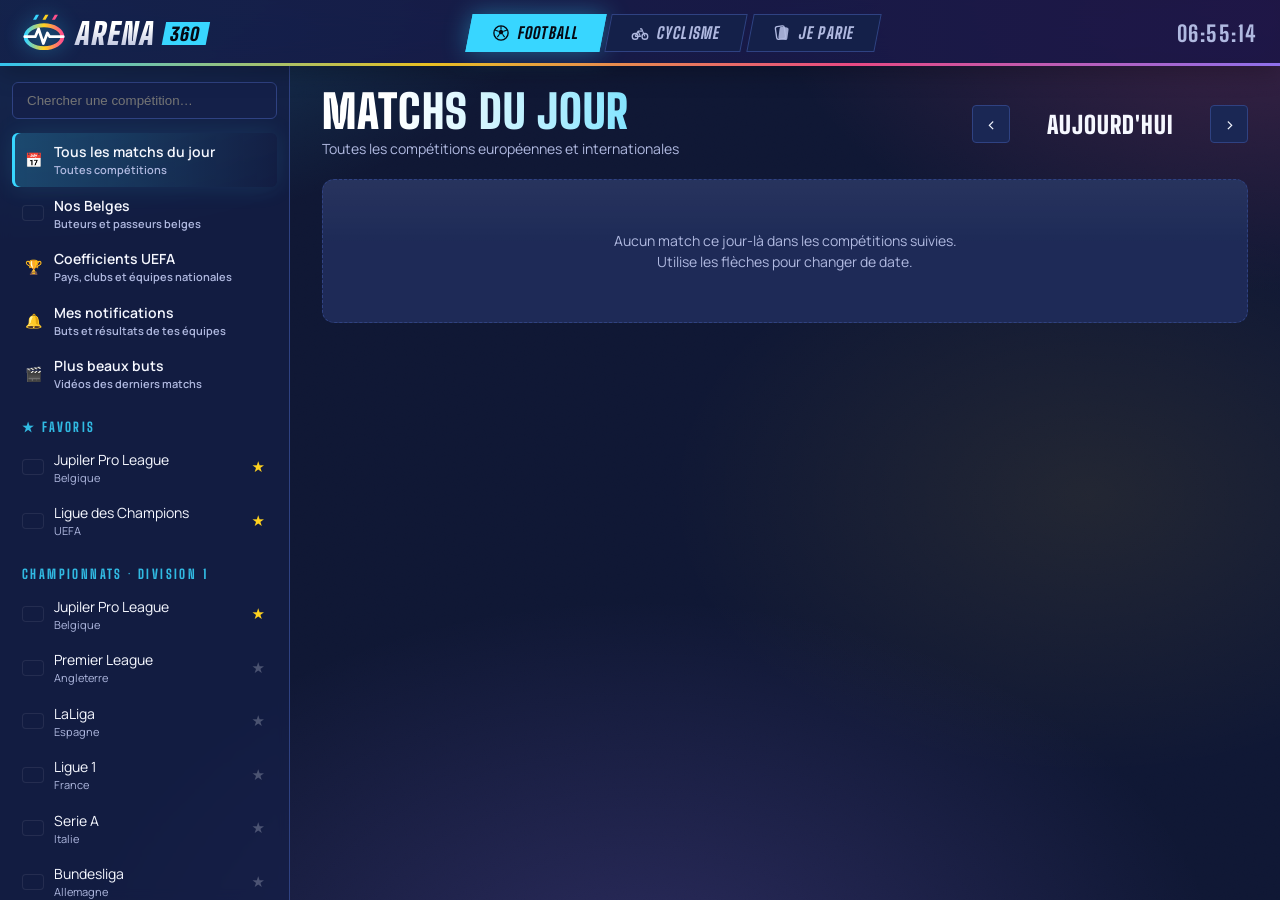
==== commit c2e308f3: "Vélo : profils officiels des étapes, profils sur la vraie route, petit coureur pendant le chargement" ====
--- a/index.html
+++ b/index.html
@@ -27,7 +27,7 @@
   <link rel="preconnect" href="https://fonts.googleapis.com">
   <link rel="preconnect" href="https://fonts.gstatic.com" crossorigin>
   <link href="https://fonts.googleapis.com/css2?family=Big+Shoulders+Display:wght@600;700;800;900&family=Manrope:wght@400;500;600;700;800&display=swap" rel="stylesheet">
-  <link rel="stylesheet" href="styles.css?v=34">
+  <link rel="stylesheet" href="styles.css?v=36">
 </head>
 <body data-sport="foot">
   <div id="splash" aria-hidden="true">
@@ -104,13 +104,13 @@
 
   <button class="menu-fab" id="menu-fab" aria-label="Compétitions">☰</button>
 
-  <script src="wiki-cups.js?v=34"></script>
-  <script src="cycling-data.js?v=34"></script>
-  <script src="config.js?v=34"></script>
-  <script src="cycling-live.js?v=34"></script>
-  <script src="app.js?v=34"></script>
-  <script src="game.js?v=34"></script>
-  <script src="wiki-leagues.js?v=34"></script>
-  <script src="foot-game.js?v=34"></script>
+  <script src="wiki-cups.js?v=36"></script>
+  <script src="cycling-data.js?v=36"></script>
+  <script src="config.js?v=36"></script>
+  <script src="cycling-live.js?v=36"></script>
+  <script src="app.js?v=36"></script>
+  <script src="game.js?v=36"></script>
+  <script src="wiki-leagues.js?v=36"></script>
+  <script src="foot-game.js?v=36"></script>
 </body>
 </html>
--- a/styles.css
+++ b/styles.css
@@ -1473,3 +1473,25 @@
 .modal { background: rgba(8, 12, 32, .65); }
 .std tbody tr:nth-child(even) td, .race-table tbody tr:nth-child(even) td { background: rgba(255,255,255,.025); }
 #splash { background: radial-gradient(600px 340px at 50% 42%, rgba(56,214,255,.22), transparent 70%), radial-gradient(500px 300px at 70% 70%, rgba(255,79,139,.18), transparent 70%), #0f1734; }
+
+/* chargement d'une étape : petit coureur qui grimpe */
+.bike-load { display: grid; justify-items: center; gap: 6px; padding: 10px 0 14px; }
+.bike-load svg { width: min(320px, 90%); height: auto; overflow: visible; }
+.bl-hill { fill: url(#bl-g); opacity: .14; }
+.bl-road { fill: none; stroke: url(#bl-g); stroke-width: 3; stroke-linecap: round; stroke-dasharray: 6 7; animation: bl-dash 1s linear infinite; }
+@keyframes bl-dash { to { stroke-dashoffset: -13; } }
+.bl-wheel circle { fill: none; stroke: #fff; stroke-width: 1.6; }
+.bl-wheel path { stroke: rgba(255,255,255,.6); stroke-width: .8; }
+.bl-frame { fill: none; stroke: #ffd21f; stroke-width: 1.8; stroke-linecap: round; stroke-linejoin: round; }
+.bl-body { fill: none; stroke: #38d6ff; stroke-width: 2.6; stroke-linecap: round; stroke-linejoin: round; }
+.bl-head { fill: #ff4f8b; }
+.bl-bike { filter: drop-shadow(0 0 6px rgba(255,210,31,.6)); }
+.bike-load span { font: 800 13px var(--display); letter-spacing: 1.6px; text-transform: uppercase; color: var(--velo); animation: bl-blink 1.4s ease-in-out infinite; }
+@keyframes bl-blink { 50% { opacity: .45; } }
+/* chiffres clés du profil */
+.pf-facts { display: flex; flex-wrap: wrap; gap: 8px; margin-top: 8px; }
+.pf-facts span { padding: 4px 10px; border-radius: 999px; background: var(--panel); border: 1px solid var(--line); font-size: 12px; font-weight: 700; }
+.pf-official { display: block; border-radius: 12px; overflow: hidden; background: #fff; border: 1px solid var(--line); }
+.pf-official img { display: block; width: 100%; height: auto; }
+.sd-km { margin-left: auto; font: 800 12px var(--display); letter-spacing: .5px; color: var(--velo); }
+.pf-none { padding: 12px 14px; border-radius: 10px; background: var(--panel); border: 1px dashed var(--line); }
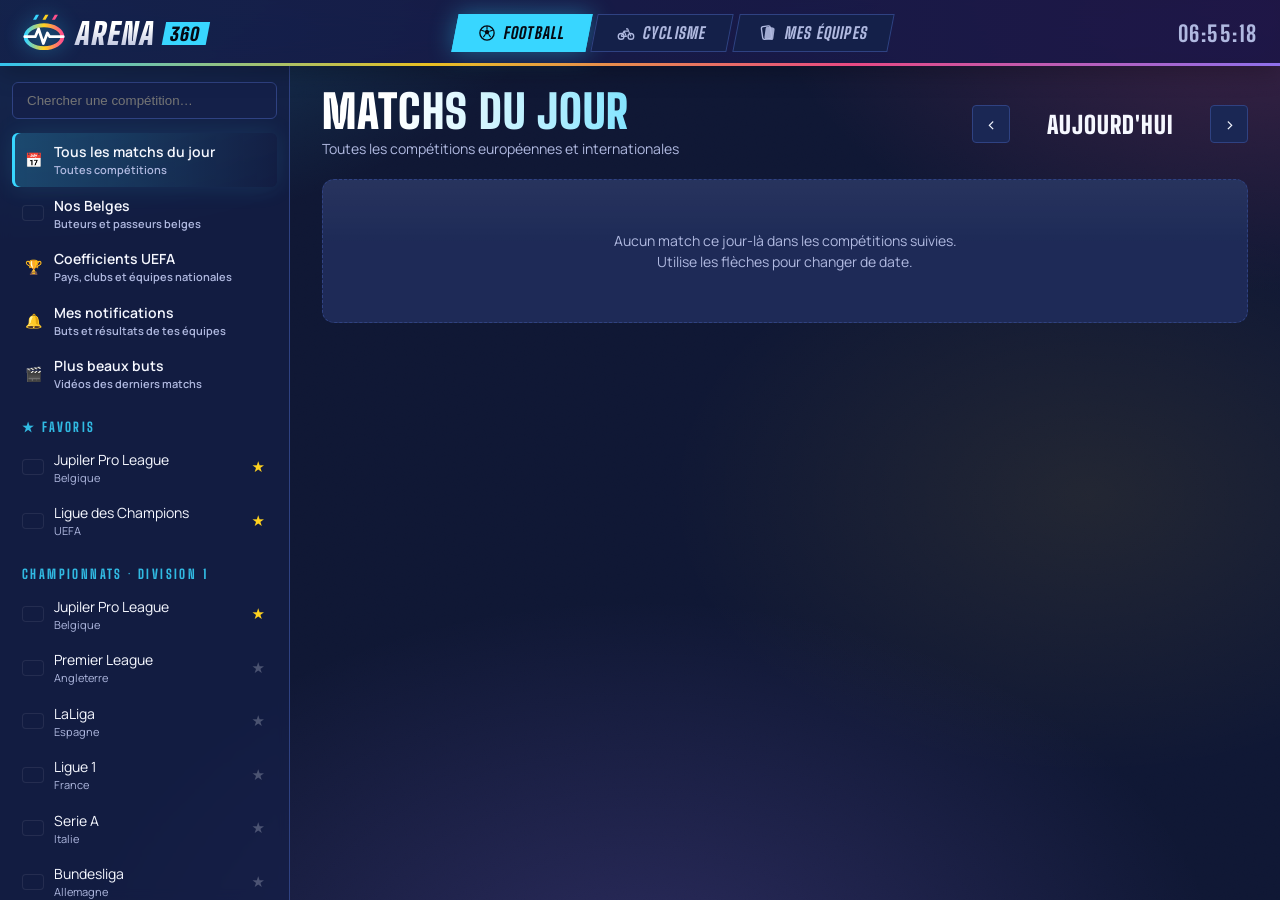
==== commit 41e99dd0: "Renomme l'onglet « Je parie » en « Mes équipes » Co-Authored-By: Claude Opus 5.5 <noreply@anthropic." ====
--- a/index.html
+++ b/index.html
@@ -27,7 +27,7 @@
   <link rel="preconnect" href="https://fonts.googleapis.com">
   <link rel="preconnect" href="https://fonts.gstatic.com" crossorigin>
   <link href="https://fonts.googleapis.com/css2?family=Big+Shoulders+Display:wght@600;700;800;900&family=Manrope:wght@400;500;600;700;800&display=swap" rel="stylesheet">
-  <link rel="stylesheet" href="styles.css?v=36">
+  <link rel="stylesheet" href="styles.css?v=37">
 </head>
 <body data-sport="foot">
   <div id="splash" aria-hidden="true">
@@ -69,7 +69,7 @@
       </button>
       <button class="sport-btn" data-sport="jeu" role="tab">
         <svg viewBox="0 0 24 24" aria-hidden="true"><rect x="4" y="3" width="12" height="17" rx="2.5" fill="none" stroke="currentColor" stroke-width="1.8" transform="rotate(-8 10 11.5)"/><rect x="8" y="4" width="12" height="17" rx="2.5" fill="currentColor" opacity=".9" transform="rotate(8 14 12.5)"/></svg>
-        Je parie
+        Mes équipes
       </button>
     </nav>
     <div class="clock" id="clock"></div>
@@ -104,13 +104,13 @@
 
   <button class="menu-fab" id="menu-fab" aria-label="Compétitions">☰</button>
 
-  <script src="wiki-cups.js?v=36"></script>
-  <script src="cycling-data.js?v=36"></script>
-  <script src="config.js?v=36"></script>
-  <script src="cycling-live.js?v=36"></script>
-  <script src="app.js?v=36"></script>
-  <script src="game.js?v=36"></script>
-  <script src="wiki-leagues.js?v=36"></script>
-  <script src="foot-game.js?v=36"></script>
+  <script src="wiki-cups.js?v=37"></script>
+  <script src="cycling-data.js?v=37"></script>
+  <script src="config.js?v=37"></script>
+  <script src="cycling-live.js?v=37"></script>
+  <script src="app.js?v=37"></script>
+  <script src="game.js?v=37"></script>
+  <script src="wiki-leagues.js?v=37"></script>
+  <script src="foot-game.js?v=37"></script>
 </body>
 </html>
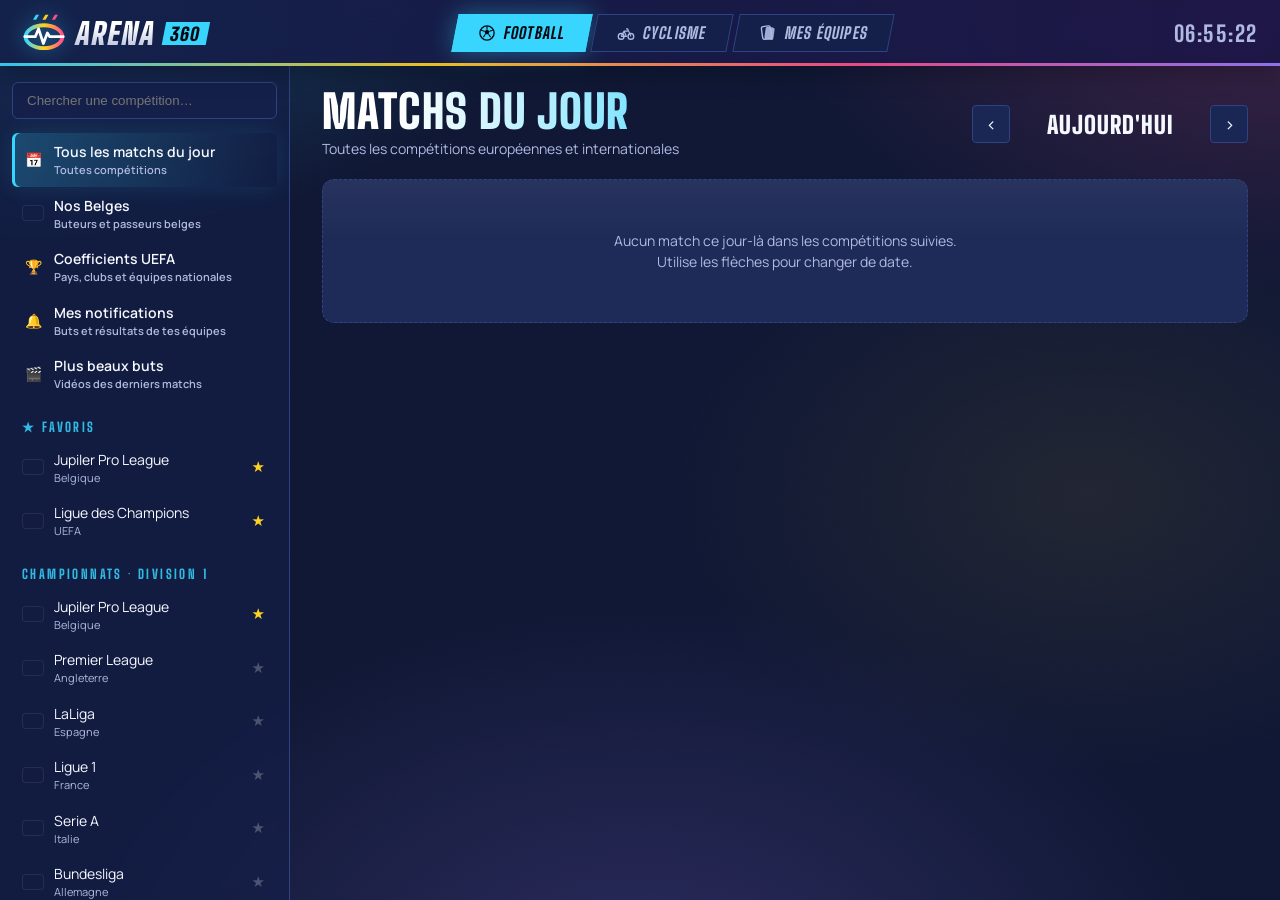
==== commit 78275df8: "Référencement : robots.txt, sitemap, données structurées, description et texte pour les moteurs de r" ====
--- a/index.html
+++ b/index.html
@@ -3,17 +3,62 @@
 <head>
   <meta charset="utf-8">
   <meta name="viewport" content="width=device-width, initial-scale=1">
-  <title>Arena 360 · Résultats foot en direct, cyclisme et pronostics</title>
-  <meta name="description" content="Arena 360 : tous les résultats de foot d'Europe en direct (Jupiler Pro League, Ligue des Champions, LaLiga, Premier League…), compositions, stats et notes des joueurs, palmarès du cyclisme, et jeux de pronostics gratuits.">
-  <meta name="keywords" content="résultats foot, score en direct, Jupiler Pro League, Ligue des Champions, classement, compositions, cyclisme, Tour de France, pronostics, Belgique">
+  <title>Arena 360 · Résultats foot en direct, classements, cyclisme et jeu Mes équipes</title>
+  <meta name="description" content="Résultats de foot en direct (Jupiler Pro League, Ligue des Champions, Premier League…), classements, fiches joueurs, coefficients UEFA, cyclisme et jeu gratuit Mes équipes.">
+  <meta name="keywords" content="résultats foot, score en direct, live foot, Jupiler Pro League, Ligue des Champions, Europa League, Premier League, classement, compositions, coefficient UEFA, classement FIFA, Diables rouges, buteurs belges, cyclisme, Tour de France, profil étape, jeu foot, Belgique">
+  <meta name="robots" content="index, follow, max-image-preview:large">
+  <meta name="author" content="Arena 360">
   <link rel="canonical" href="https://arena.eraz.ovh/">
   <meta property="og:type" content="website">
   <meta property="og:site_name" content="Arena 360">
-  <meta property="og:title" content="Arena 360 · Résultats foot en direct, cyclisme et pronostics">
-  <meta property="og:description" content="Arena 360 : tous les résultats de foot d'Europe en direct (Jupiler Pro League, Ligue des Champions, LaLiga, Premier League…), compositions, stats et notes des joueurs, palmarès du cyclisme, et jeux de pronostics gratuits.">
+  <meta property="og:title" content="Arena 360 · Résultats foot en direct, classements, cyclisme et jeu Mes équipes">
+  <meta property="og:description" content="Résultats de foot en direct (Jupiler Pro League, Ligue des Champions, Premier League…), classements, fiches joueurs, coefficients UEFA, cyclisme et jeu gratuit Mes équipes.">
   <meta property="og:url" content="https://arena.eraz.ovh/">
   <meta property="og:locale" content="fr_BE">
+  <meta property="og:image" content="https://arena.eraz.ovh/icons/icon-512.png">
+  <meta property="og:image:width" content="512">
+  <meta property="og:image:height" content="512">
+  <meta property="og:image:alt" content="Logo Arena 360">
   <meta name="twitter:card" content="summary">
+  <meta name="twitter:title" content="Arena 360 · Résultats foot en direct, cyclisme et jeu Mes équipes">
+  <meta name="twitter:image" content="https://arena.eraz.ovh/icons/icon-512.png">
+  <link rel="sitemap" type="application/xml" href="sitemap.xml">
+  <script type="application/ld+json">
+  {
+    "@context": "https://schema.org",
+    "@graph": [
+      {
+        "@type": "WebSite",
+        "@id": "https://arena.eraz.ovh/#site",
+        "name": "Arena 360",
+        "alternateName": ["Arena360", "Arena 360 foot"],
+        "url": "https://arena.eraz.ovh/",
+        "inLanguage": "fr-BE",
+        "description": "Résultats de foot en direct de toute l'Europe, classements, fiches joueurs, coefficients UEFA, cyclisme et jeu gratuit Mes équipes."
+      },
+      {
+        "@type": "WebApplication",
+        "name": "Arena 360",
+        "url": "https://arena.eraz.ovh/",
+        "applicationCategory": "SportsApplication",
+        "operatingSystem": "Android, iOS, Windows, macOS",
+        "inLanguage": "fr-BE",
+        "image": "https://arena.eraz.ovh/icons/icon-512.png",
+        "offers": { "@type": "Offer", "price": "0", "priceCurrency": "EUR" },
+        "featureList": [
+          "Scores de foot en direct (Jupiler Pro League, Ligue des Champions, Premier League, LaLiga, Serie A, Bundesliga, Ligue 1…)",
+          "Classements, compositions, statistiques et notes des joueurs",
+          "Fiches joueurs : nationalité, parcours, buts et passes de toute la carrière",
+          "Coefficients UEFA des pays et des clubs, classement FIFA",
+          "Nos Belges : buteurs et passeurs belges de la semaine et de la saison",
+          "Cyclisme : vainqueurs du World Tour, étapes, côtes et profils",
+          "Jeu gratuit Mes équipes (vélo et foot) avec classement en ligne",
+          "Notifications des buts des équipes suivies"
+        ]
+      }
+    ]
+  }
+  </script>
   <meta name="theme-color" content="#0f1734">
   <link rel="icon" type="image/svg+xml" href="favicon.svg">
   <link rel="icon" type="image/png" sizes="32x32" href="icons/favicon-32.png">
@@ -30,6 +75,19 @@
   <link rel="stylesheet" href="styles.css?v=37">
 </head>
 <body data-sport="foot">
+  <noscript>
+    <section style="max-width:760px;margin:40px auto;padding:0 16px;color:#f6f8ff;font-family:sans-serif">
+      <h1>Arena 360 : résultats foot en direct, classements et cyclisme</h1>
+      <p>Arena 360 réunit les résultats de foot en direct de toute l'Europe : Jupiler Pro League, Ligue des Champions, Europa League, Conference League, Premier League, LaLiga, Serie A, Bundesliga, Ligue 1, Eredivisie et les coupes nationales comme la Croky Cup.</p>
+      <h2>Football</h2>
+      <p>Matchs du jour en direct, classements, compositions, statistiques et notes des joueurs, fiches joueurs avec toute leur carrière, coefficients UEFA des pays et des clubs, classement FIFA, et « Nos Belges » : tous les buteurs et passeurs belges.</p>
+      <h2>Cyclisme</h2>
+      <p>Vainqueurs des courses World Tour, ProSeries et Europe Tour, étapes des grands tours avec leurs côtes et leur profil.</p>
+      <h2>Mes équipes</h2>
+      <p>Un jeu gratuit : compose ton équipe de coureurs ou de clubs avec un budget et grimpe au classement en ligne.</p>
+      <p>Active JavaScript pour utiliser Arena 360.</p>
+    </section>
+  </noscript>
   <div id="splash" aria-hidden="true">
     <div class="sp-inner">
       <svg class="sp-logo" viewBox="0 0 48 48">
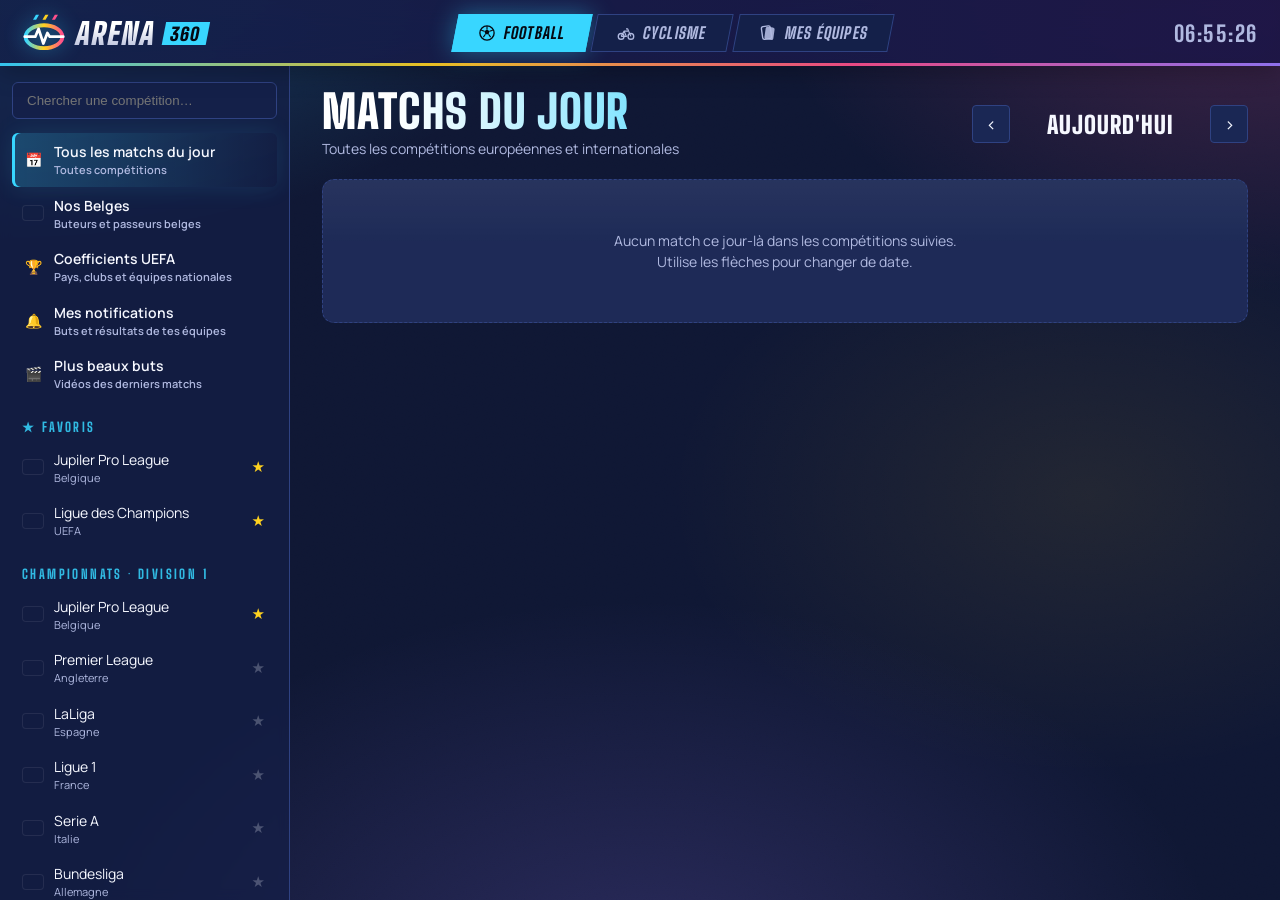
==== commit 28aaff28: "Mes équipes : tous les coureurs pros, prix sur 7 saisons avec l'âge et la forme, groupes de joueurs " ====
--- a/index.html
+++ b/index.html
@@ -72,7 +72,7 @@
   <link rel="preconnect" href="https://fonts.googleapis.com">
   <link rel="preconnect" href="https://fonts.gstatic.com" crossorigin>
   <link href="https://fonts.googleapis.com/css2?family=Big+Shoulders+Display:wght@600;700;800;900&family=Manrope:wght@400;500;600;700;800&display=swap" rel="stylesheet">
-  <link rel="stylesheet" href="styles.css?v=37">
+  <link rel="stylesheet" href="styles.css?v=38">
 </head>
 <body data-sport="foot">
   <noscript>
@@ -162,13 +162,13 @@
 
   <button class="menu-fab" id="menu-fab" aria-label="Compétitions">☰</button>
 
-  <script src="wiki-cups.js?v=37"></script>
-  <script src="cycling-data.js?v=37"></script>
-  <script src="config.js?v=37"></script>
-  <script src="cycling-live.js?v=37"></script>
-  <script src="app.js?v=37"></script>
-  <script src="game.js?v=37"></script>
-  <script src="wiki-leagues.js?v=37"></script>
-  <script src="foot-game.js?v=37"></script>
+  <script src="wiki-cups.js?v=38"></script>
+  <script src="cycling-data.js?v=38"></script>
+  <script src="config.js?v=38"></script>
+  <script src="cycling-live.js?v=38"></script>
+  <script src="app.js?v=38"></script>
+  <script src="game.js?v=38"></script>
+  <script src="wiki-leagues.js?v=38"></script>
+  <script src="foot-game.js?v=38"></script>
 </body>
 </html>
--- a/styles.css
+++ b/styles.css
@@ -554,6 +554,7 @@
 .rcard.tier-star { --t1: #9fb8ff; --t2: #4a5fc1; }
 .rcard.tier-pro { --t1: #e09a5f; --t2: #9c5a24; }
 .rcard.tier-rookie { --t1: #3ddc84; --t2: #1f7a52; }
+.rcard.tier-domestique { --t1: #8a94a8; --t2: #4b5263; }
 .rcard.picked { box-shadow: 0 0 0 2px var(--accent); }
 .rcard header { display: flex; align-items: center; justify-content: space-between; }
 .tier { font-size: 10px; font-weight: 800; letter-spacing: 1.2px; text-transform: uppercase; padding: 3px 7px; border-radius: 6px; color: #10131c; background: var(--t1, #3ddc84); }
@@ -572,6 +573,9 @@
 .rstats dt { font-size: 9.5px; text-transform: uppercase; letter-spacing: 1px; color: var(--dim); }
 .rstats dd { margin: 0; font: 800 18px var(--display); font-variant-numeric: tabular-nums; }
 .rstats .live dd { color: var(--accent); }
+.rcareer { font-size: 11.5px; color: var(--muted); }
+.rcareer b { color: var(--text, inherit); font-weight: 800; }
+.rcareer span { color: var(--dim); }
 .rbest { list-style: none; margin: 2px 0 0; padding: 0; font-size: 11px; color: var(--muted); display: grid; gap: 2px; min-height: 30px; }
 .rbest li { white-space: nowrap; overflow: hidden; text-overflow: ellipsis; }
 .rbtn { margin-top: auto; padding: 9px; border-radius: 10px; border: 1px solid var(--line); background: var(--bg-2); color: var(--muted); font-weight: 700; font-size: 13px; }
@@ -1495,3 +1499,18 @@
 .pf-official img { display: block; width: 100%; height: auto; }
 .sd-km { margin-left: auto; font: 800 12px var(--display); letter-spacing: .5px; color: var(--velo); }
 .pf-none { padding: 12px 14px; border-radius: 10px; background: var(--panel); border: 1px dashed var(--line); }
+
+/* groupes */
+.rk-group { display: inline-block; margin-left: 6px; padding: 1px 7px; border-radius: 6px; font-size: 11px; font-weight: 700; color: var(--accent); background: var(--accent-soft); vertical-align: 2px; }
+.grp-mine, .grp-join { padding: 16px; border-radius: 16px; background: var(--panel); border: 1px solid var(--line); margin-bottom: 22px; }
+.grp-mine { border-color: var(--accent); }
+.grp-mine-head { display: flex; justify-content: space-between; align-items: flex-start; gap: 12px; flex-wrap: wrap; margin-bottom: 12px; }
+.grp-mine-head h3 { margin: 2px 0 4px; font: 800 24px var(--display); }
+.grp-mine .ranking li { background: var(--bg-2); }
+.grp-create { display: flex; gap: 10px; align-items: flex-end; flex-wrap: wrap; }
+.grp-create label { display: grid; gap: 6px; flex: 1 1 240px; font-size: 13px; font-weight: 700; color: var(--muted); }
+.grp-create input { padding: 11px 12px; border-radius: 10px; border: 1px solid var(--line); background: var(--bg-2); color: inherit; font: inherit; }
+.grp-pick { margin-top: 16px; }
+.grp-chips { display: flex; flex-wrap: wrap; gap: 8px; margin-top: 8px; }
+.grp-chips small { margin-left: 4px; color: var(--dim); }
+.grp-ranking .rk-pts small { white-space: nowrap; }
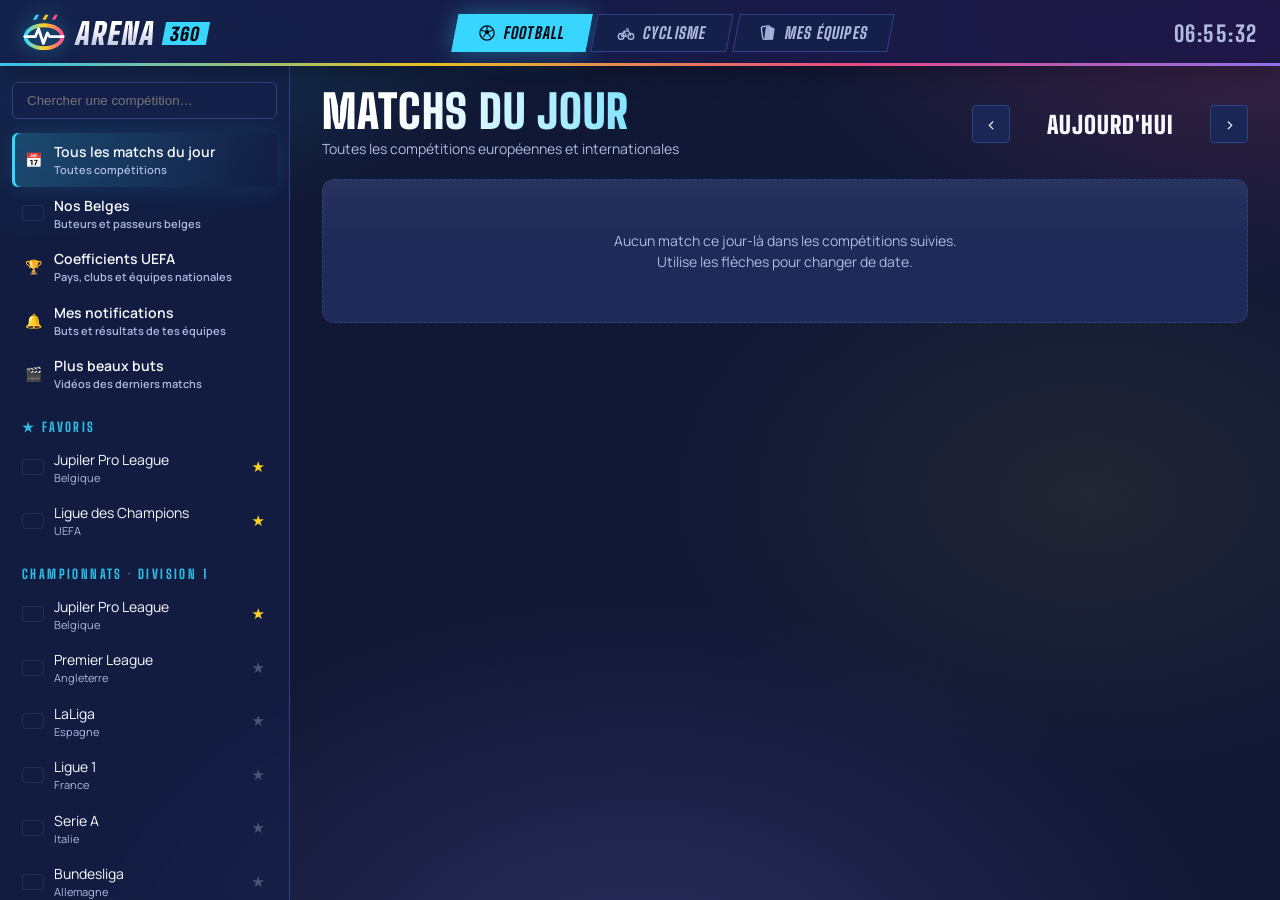
==== commit b080a520: "Mes équipes : barème jusqu'au top 10, fiche de chaque coureur, tendances du marché - tops 10 des cou" ====
--- a/index.html
+++ b/index.html
@@ -72,7 +72,7 @@
   <link rel="preconnect" href="https://fonts.googleapis.com">
   <link rel="preconnect" href="https://fonts.gstatic.com" crossorigin>
   <link href="https://fonts.googleapis.com/css2?family=Big+Shoulders+Display:wght@600;700;800;900&family=Manrope:wght@400;500;600;700;800&display=swap" rel="stylesheet">
-  <link rel="stylesheet" href="styles.css?v=38">
+  <link rel="stylesheet" href="styles.css?v=39">
 </head>
 <body data-sport="foot">
   <noscript>
@@ -162,13 +162,13 @@
 
   <button class="menu-fab" id="menu-fab" aria-label="Compétitions">☰</button>
 
-  <script src="wiki-cups.js?v=38"></script>
-  <script src="cycling-data.js?v=38"></script>
-  <script src="config.js?v=38"></script>
-  <script src="cycling-live.js?v=38"></script>
-  <script src="app.js?v=38"></script>
-  <script src="game.js?v=38"></script>
-  <script src="wiki-leagues.js?v=38"></script>
-  <script src="foot-game.js?v=38"></script>
+  <script src="wiki-cups.js?v=39"></script>
+  <script src="cycling-data.js?v=39"></script>
+  <script src="config.js?v=39"></script>
+  <script src="cycling-live.js?v=39"></script>
+  <script src="app.js?v=39"></script>
+  <script src="game.js?v=39"></script>
+  <script src="wiki-leagues.js?v=39"></script>
+  <script src="foot-game.js?v=39"></script>
 </body>
 </html>
--- a/styles.css
+++ b/styles.css
@@ -550,11 +550,11 @@
   transition: transform .15s, box-shadow .15s;
 }
 .rcard:hover { transform: translateY(-3px); box-shadow: 0 14px 30px rgba(0,0,0,.35); }
-.rcard.tier-legend { --t1: #f5c518; --t2: #b8860b; }
-.rcard.tier-star { --t1: #9fb8ff; --t2: #4a5fc1; }
-.rcard.tier-pro { --t1: #e09a5f; --t2: #9c5a24; }
-.rcard.tier-rookie { --t1: #3ddc84; --t2: #1f7a52; }
-.rcard.tier-domestique { --t1: #8a94a8; --t2: #4b5263; }
+.rcard.tier-legend, .rs-card.tier-legend { --t1: #f5c518; --t2: #b8860b; }
+.rcard.tier-star, .rs-card.tier-star { --t1: #9fb8ff; --t2: #4a5fc1; }
+.rcard.tier-pro, .rs-card.tier-pro { --t1: #e09a5f; --t2: #9c5a24; }
+.rcard.tier-rookie, .rs-card.tier-rookie { --t1: #3ddc84; --t2: #1f7a52; }
+.rcard.tier-domestique, .rs-card.tier-domestique { --t1: #8a94a8; --t2: #4b5263; }
 .rcard.picked { box-shadow: 0 0 0 2px var(--accent); }
 .rcard header { display: flex; align-items: center; justify-content: space-between; }
 .tier { font-size: 10px; font-weight: 800; letter-spacing: 1.2px; text-transform: uppercase; padding: 3px 7px; border-radius: 6px; color: #10131c; background: var(--t1, #3ddc84); }
@@ -1514,3 +1514,74 @@
 .grp-chips { display: flex; flex-wrap: wrap; gap: 8px; margin-top: 8px; }
 .grp-chips small { margin-left: 4px; color: var(--dim); }
 .grp-ranking .rk-pts small { white-space: nowrap; }
+
+/* fiche coureur */
+.rcard[data-rider] { cursor: pointer; }
+.rflag { position: absolute; top: 40px; left: 10px; z-index: 1; font-size: 16px; filter: drop-shadow(0 2px 4px rgba(0,0,0,.4)); }
+.rk-rider { cursor: pointer; }
+.rk-rider:hover { color: var(--accent); }
+.rs-card { --t1: #3ddc84; border-top-color: var(--t1); max-width: 920px; }
+.rs-head { display: grid; grid-template-columns: 110px minmax(0, 1fr) auto; gap: 18px; align-items: center; padding-right: 40px; margin-bottom: 16px; }
+.rs-mono { height: 110px; margin: 0; }
+.rs-mono span { font-size: 46px; }
+.rs-id h2 { margin: 6px 0 4px; font: 800 36px/1 var(--display); letter-spacing: .5px; }
+.rs-id .sub { color: var(--muted); font-size: 13.5px; }
+.rs-rank { margin-left: 6px; font-size: 12px; color: var(--dim); }
+.rs-badges { display: flex; flex-wrap: wrap; gap: 6px; margin-top: 10px; }
+.rs-badge { padding: 4px 9px; border-radius: 999px; font-size: 12px; font-weight: 700; background: var(--panel); border: 1px solid var(--line); }
+.rs-badge.hot { border-color: #ff7a45; color: #ff9b70; }
+.rs-badge.young { border-color: #3ddc84; color: #6ff0a6; }
+.rs-badge.value { border-color: #7ad7ff; color: #9fe3ff; }
+.rs-badge.solid { border-color: #9fb8ff; color: #b8caff; }
+.rs-badge.down { border-color: var(--line); color: var(--muted); }
+.rs-price { text-align: right; display: grid; gap: 2px; }
+.rs-price b { font: 800 56px/1 var(--display); color: var(--t1); }
+.rs-price span { font-size: 11px; color: var(--muted); text-transform: uppercase; letter-spacing: 1px; }
+.rs-price em { font-style: normal; font-size: 12px; color: var(--accent); margin-top: 4px; }
+.rs-action { margin-bottom: 14px; }
+.rs-action .rbtn { width: 100%; padding: 12px; font-size: 14px; }
+.rs-tiles { display: grid; grid-template-columns: repeat(6, minmax(0, 1fr)); gap: 8px; margin-bottom: 14px; }
+.rs-tile { padding: 10px 6px; border-radius: 12px; background: var(--panel); border: 1px solid var(--line); text-align: center; display: grid; gap: 2px; }
+.rs-tile b { font: 800 26px/1 var(--display); color: var(--t1); font-variant-numeric: tabular-nums; }
+.rs-tile span { font-size: 11px; color: var(--muted); line-height: 1.2; }
+.rs-bars { display: flex; align-items: flex-end; gap: 6px; height: 150px; }
+.rs-bar { flex: 1; height: 100%; display: flex; flex-direction: column; align-items: center; gap: 4px; }
+.rs-col { flex: 1; width: 100%; display: flex; align-items: flex-end; }
+.rs-bar i { display: block; width: 100%; min-height: 2px; border-radius: 6px 6px 2px 2px; background: color-mix(in srgb, var(--t1) 45%, var(--bg-2)); }
+.rs-bar.cur i { background: var(--t1); }
+.rs-bar b { font: 800 13px var(--display); font-variant-numeric: tabular-nums; }
+.rs-bar span { font-size: 10.5px; color: var(--dim); }
+.rs-calc { width: 100%; border-collapse: collapse; font-size: 13px; font-variant-numeric: tabular-nums; }
+.rs-calc td { padding: 4px 6px; border-bottom: 1px solid var(--line); }
+.rs-calc td:last-child { text-align: right; font-weight: 700; }
+.rs-calc tr.sum td { color: var(--t1); font-weight: 800; }
+.rs-res-title { margin-top: 6px; }
+.rs-season { border: 1px solid var(--line); border-radius: 12px; margin-bottom: 8px; background: var(--panel); overflow: hidden; }
+.rs-season summary { display: flex; justify-content: space-between; gap: 10px; padding: 10px 14px; cursor: pointer; list-style: none; }
+.rs-season summary::-webkit-details-marker { display: none; }
+.rs-season summary b { font: 800 18px var(--display); }
+.rs-season summary span { color: var(--muted); font-size: 13px; }
+.rs-season[open] summary { border-bottom: 1px solid var(--line); }
+.rs-res { margin: 0; }
+.rpos { width: 34px; text-align: center; font: 800 15px var(--display); color: var(--muted); }
+.rpos.p1 { color: #f5c518; } .rpos.p2 { color: #c7d0dc; } .rpos.p3 { color: #d08a4a; }
+.bareme .bpos { text-align: center; font-variant-numeric: tabular-nums; white-space: nowrap; }
+.bareme td:first-child { min-width: 220px; }
+
+/* tendances du marché */
+.trends { display: grid; grid-template-columns: repeat(auto-fit, minmax(220px, 1fr)); gap: 10px; margin: 14px 0; }
+.trend { padding: 12px; border-radius: 14px; background: var(--panel); border: 1px solid var(--line); }
+.trend-row { display: grid; grid-template-columns: 18px auto minmax(0, 1fr) auto; align-items: center; gap: 6px; width: 100%; padding: 5px 4px; border: 0; border-radius: 8px; background: transparent; color: inherit; font: inherit; text-align: left; }
+.trend-row:hover { background: var(--bg-2); }
+.trend-row .tn { font: 800 13px var(--display); color: var(--dim); }
+.trend-row b { font-size: 13px; white-space: nowrap; overflow: hidden; text-overflow: ellipsis; }
+.trend-row .tv { font-size: 11.5px; color: var(--muted); white-space: nowrap; }
+@media (max-width: 700px) {
+  .rs-head { grid-template-columns: 76px minmax(0, 1fr); padding-right: 36px; }
+  .rs-mono { height: 76px; } .rs-mono span { font-size: 30px; }
+  .rs-id h2 { font-size: 26px; }
+  .rs-price { grid-column: 1 / -1; text-align: left; grid-template-columns: auto 1fr; align-items: baseline; column-gap: 8px; }
+  .rs-price b { font-size: 40px; }
+  .rs-price em { grid-column: 1 / -1; }
+  .rs-tiles { grid-template-columns: repeat(3, minmax(0, 1fr)); }
+}
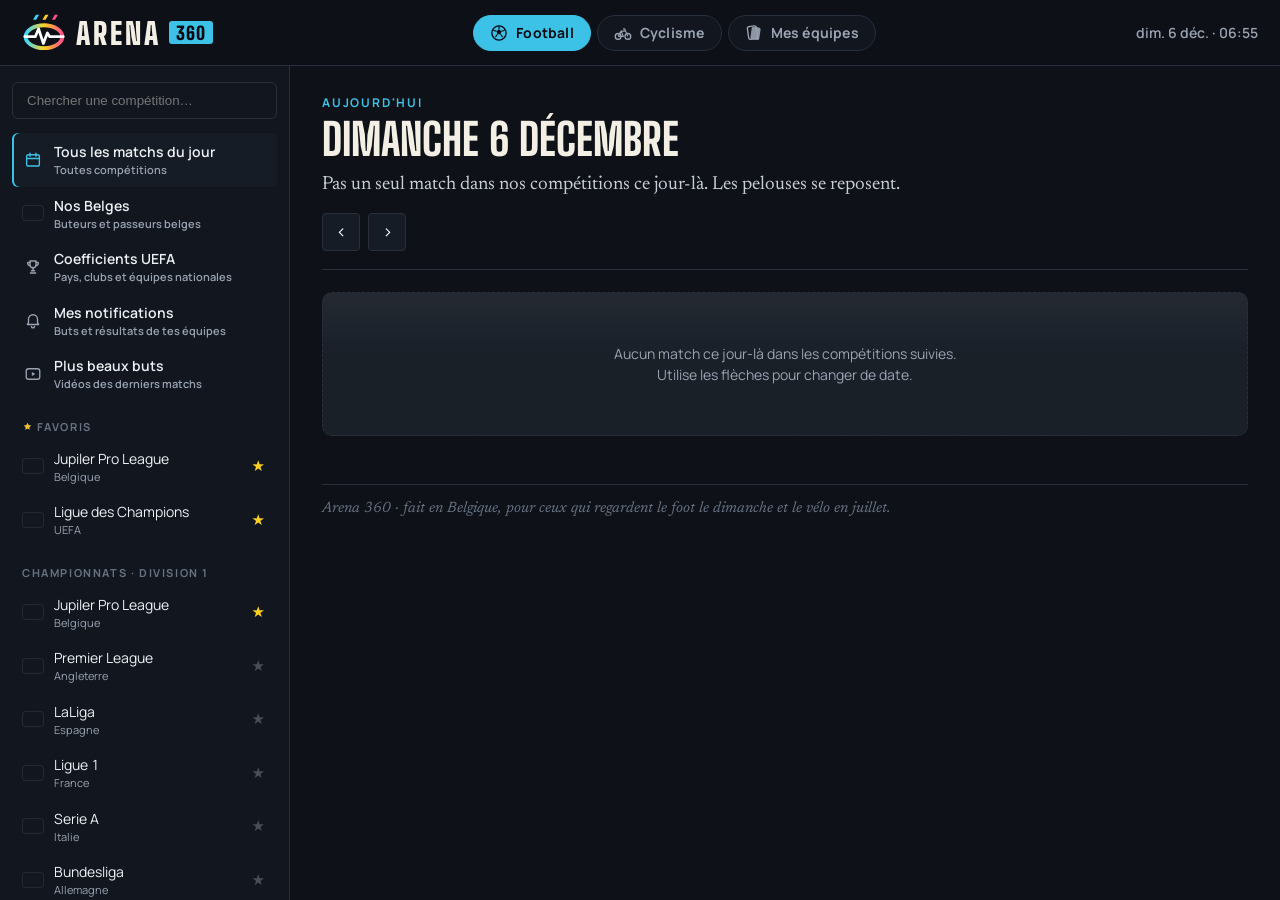
==== commit c52b9afc: "Une âme pour Arena : identité « programme de match » (en local, pas publié) - ame.css : couleurs sob" ====
--- a/index.html
+++ b/index.html
@@ -71,8 +71,9 @@
   <meta name="apple-mobile-web-app-status-bar-style" content="black-translucent">
   <link rel="preconnect" href="https://fonts.googleapis.com">
   <link rel="preconnect" href="https://fonts.gstatic.com" crossorigin>
-  <link href="https://fonts.googleapis.com/css2?family=Big+Shoulders+Display:wght@600;700;800;900&family=Manrope:wght@400;500;600;700;800&display=swap" rel="stylesheet">
-  <link rel="stylesheet" href="styles.css?v=39">
+  <link href="https://fonts.googleapis.com/css2?family=Big+Shoulders+Display:wght@600;700;800;900&family=Manrope:wght@400;500;600;700;800&family=Newsreader:ital,opsz,wght@0,6..72,400;0,6..72,600;1,6..72,400&display=swap" rel="stylesheet">
+  <link rel="stylesheet" href="styles.css?v=41">
+  <link rel="stylesheet" href="ame.css?v=4">
 </head>
 <body data-sport="foot">
   <noscript>
@@ -162,13 +163,13 @@
 
   <button class="menu-fab" id="menu-fab" aria-label="Compétitions">☰</button>
 
-  <script src="wiki-cups.js?v=39"></script>
-  <script src="cycling-data.js?v=39"></script>
-  <script src="config.js?v=39"></script>
-  <script src="cycling-live.js?v=39"></script>
-  <script src="app.js?v=39"></script>
-  <script src="game.js?v=39"></script>
-  <script src="wiki-leagues.js?v=39"></script>
-  <script src="foot-game.js?v=39"></script>
+  <script src="wiki-cups.js?v=41"></script>
+  <script src="cycling-data.js?v=41"></script>
+  <script src="config.js?v=41"></script>
+  <script src="cycling-live.js?v=41"></script>
+  <script src="app.js?v=41"></script>
+  <script src="game.js?v=41"></script>
+  <script src="wiki-leagues.js?v=41"></script>
+  <script src="foot-game.js?v=41"></script>
 </body>
 </html>
--- a/ame.css
+++ b/ame.css
@@ -0,0 +1,179 @@
+/* ARENA 360 — identité « programme de match »
+   Une seule feuille posée par-dessus styles.css : couleurs plus sobres, typographie de journal sportif,
+   moins d'effets. Pour revenir en arrière, il suffit de retirer le <link> vers ce fichier. */
+
+:root {
+  --bg: #0e1218;
+  --bg-2: #12171f;
+  --panel: #161c25;
+  --panel-2: #1b222c;
+  --line: #262f3b;
+  --line-soft: #1f2731;
+  --text: #edf0f4;
+  --muted: #9aa3b1;
+  --dim: #677283;
+  --foot: #3cc2e6;
+  --velo: #f2c230;
+  --jeu: #ef5d8e;
+  --live: #ff4d4d;
+  --accent-soft: color-mix(in srgb, var(--accent) 12%, transparent);
+  --radius: 10px;
+  --skew: 0deg;
+  --serif: "Newsreader", Georgia, "Times New Roman", serif;
+  --chalk: #f4efe4;                 /* blanc « craie » des titres */
+}
+
+/* fond : une seule nuance, juste une lumière de stade très discrète en haut */
+body {
+  background:
+    radial-gradient(1200px 380px at 50% -220px, color-mix(in srgb, var(--accent) 9%, transparent), transparent 70%),
+    var(--bg) !important;
+  background-attachment: fixed !important;
+  font-feature-settings: "tnum" 1;
+}
+body::before { display: none !important; }
+
+/* ---------- barre du haut : nette, sans néon ---------- */
+.topbar {
+  background: rgba(14, 18, 24, .94) !important;
+  border-bottom: 1px solid var(--line) !important;
+  box-shadow: none !important;
+}
+.topbar::after { display: none !important; }
+.brand .logo { filter: none !important; }
+.wordmark { transform: none !important; }
+.w-arena { background: none !important; -webkit-text-fill-color: var(--chalk) !important; color: var(--chalk) !important; letter-spacing: 3px !important; }
+.w-pulse { transform: none !important; border-radius: 3px; }
+.sport-btn { transform: none !important; border-radius: 999px !important; box-shadow: none !important; font-family: var(--body) !important; font-weight: 700 !important; font-style: normal !important; letter-spacing: .2px !important; text-transform: none !important; font-size: 14px !important; padding: 8px 16px !important; }
+.sport-btn > * { transform: none !important; }
+.sport-btn::after { display: none !important; }
+.sport-btn.active { box-shadow: none !important; }
+.clock { font: 600 14px var(--body) !important; letter-spacing: 0 !important; color: var(--muted) !important; text-transform: none; min-width: 0 !important; }
+
+/* ---------- typographie ---------- */
+.page-head h1, .team-head h2, .rank-head h2, .bel-hero h1, .hero h1, .g-hero h1 {
+  background: none !important; -webkit-text-fill-color: currentColor !important; color: var(--chalk) !important;
+  text-shadow: none !important; letter-spacing: .5px !important;
+}
+.page-head h1 { font: 800 40px/1 var(--display) !important; text-transform: uppercase; }
+.page-head .sub, .lede { font-family: var(--serif); font-size: 18px; color: var(--muted); }
+.eyebrow { letter-spacing: 2px !important; }
+
+/* ---------- onglets et boutons : plats ---------- */
+.tab { transform: none !important; border-radius: 999px !important; box-shadow: none !important; font-family: var(--body) !important; font-weight: 700 !important; text-transform: none !important; letter-spacing: 0 !important; font-size: 14px !important; }
+.tab > * { transform: none !important; }
+.tab.active { box-shadow: none !important; }
+.chip, .ghost, .cta, .rbtn, .follow-btn, .pill-today, .nav-btn { transform: none !important; box-shadow: none !important; }
+.nav-label { font: 700 18px var(--body) !important; text-transform: capitalize !important; letter-spacing: 0 !important; }
+
+/* ---------- barre latérale ---------- */
+.sidebar { background: var(--bg-2) !important; backdrop-filter: none !important; }
+.league-item:hover { transform: none !important; }
+.league-item.active { background: var(--panel) !important; box-shadow: inset 2px 0 0 var(--accent) !important; }
+.league-item .ico svg { width: 18px; height: 18px; color: var(--muted); }
+.league-item.active .ico svg { color: var(--accent); }
+.group-title { font: 700 11px var(--body) !important; letter-spacing: 1.6px !important; color: var(--dim) !important; opacity: 1 !important; text-transform: uppercase; }
+.group-title svg { width: 11px; height: 11px; vertical-align: -1px; color: var(--velo); }
+
+/* ---------- blocs de matchs : comme une page de résultats ---------- */
+.comp-block {
+  background: var(--panel) !important; border: 1px solid var(--line) !important; box-shadow: none !important;
+  border-radius: var(--radius) !important;
+}
+.comp-block::before { display: none !important; }
+.comp-head {
+  background: transparent !important; border-bottom: 1px solid var(--line) !important;
+  font: 700 13px var(--body) !important; letter-spacing: .4px !important; text-transform: none !important; color: var(--text);
+}
+.comp-head .cnt { color: var(--dim) !important; }
+.match { border-bottom: 1px solid var(--line-soft) !important; padding: 10px 16px !important; grid-template-columns: 64px 1fr 92px 1fr 22px !important; }
+.match:nth-child(even) { background: transparent !important; }
+.match:hover { background: color-mix(in srgb, var(--accent) 6%, transparent) !important; box-shadow: none !important; }
+.match .status { font: 600 13px var(--body) !important; letter-spacing: 0 !important; text-transform: none !important; color: var(--muted) !important; font-variant-numeric: tabular-nums; }
+.match .status.live { color: var(--live) !important; font-weight: 800 !important; }
+.match .status.pre { color: var(--text) !important; font-weight: 700 !important; }
+.team .tn { font-weight: 600 !important; }
+.team.win .tn { font-weight: 800 !important; }
+.team img { filter: none !important; width: 24px !important; height: 24px !important; }
+.score { gap: 0 !important; }
+.score .box {
+  transform: none !important; border: 0 !important; border-radius: 0 !important; background: transparent !important;
+  box-shadow: none !important; min-width: 28px !important; padding: 0 !important; font: 800 24px/1 var(--display) !important;
+}
+.score .box:first-child::after { content: "–"; margin: 0 4px; color: var(--dim); font-weight: 600; }
+.score.live .box { color: var(--live) !important; }
+.score.pre { font: 600 15px var(--body) !important; color: var(--dim) !important; letter-spacing: 0 !important; }
+
+/* ---------- en-tête du jour : une ligne de journal ---------- */
+.day-head { margin: 4px 0 22px; padding-bottom: 18px; border-bottom: 1px solid var(--line); }
+.day-head .kicker { font: 700 12px var(--body); letter-spacing: 1.8px; text-transform: uppercase; color: var(--accent); }
+.day-head h1 { margin: 6px 0 10px; font: 800 44px/1 var(--display); text-transform: uppercase; color: var(--chalk); }
+.day-head .lede { margin: 0; max-width: 720px; font: 400 19px/1.45 var(--serif); color: #c9cfd8; }
+.day-head .lede b { color: var(--text); font-weight: 600; }
+.day-head .lede .live-word { color: var(--live); font-weight: 600; }
+.day-nav { display: flex; align-items: center; gap: 8px; margin-top: 14px; }
+.summary-row { display: none !important; }   /* les compteurs « 0 en direct » ne racontaient rien */
+
+/* bloc « en direct » : sobre, juste un point rouge qui respire */
+.live-block { border-color: color-mix(in srgb, var(--live) 45%, var(--line)) !important; box-shadow: none !important; }
+.live-block::before { display: none !important; }
+.live-head { background: transparent !important; color: var(--live) !important; }
+
+/* ---------- cartes et héros des autres pages : moins de fard ---------- */
+.stat, .bel-hero, .hero, .g-hero, .uefa-hero, .ps-hero, .table-wrap, .mpanel, .nt-card, .bel-row, .tcard, .rcard {
+  box-shadow: none !important;
+}
+.bel-hero, .hero, .g-hero { clip-path: none !important; border-radius: var(--radius) !important; }
+.gt-card, .mon-card, .champ-card { clip-path: none !important; }
+.uefa-star, .bel-flag { transform: none !important; }
+.stage-table .snum, .w-pulse, .tier, .price { transform: none !important; }
+.modal-card { background: var(--bg-2) !important; }
+.modal { background: rgba(6, 9, 13, .78) !important; backdrop-filter: blur(3px) !important; }
+.std tbody tr:nth-child(even) td, .race-table tbody tr:nth-child(even) td { background: transparent !important; }
+.std td, .race-table td { border-color: var(--line-soft) !important; }
+
+/* icônes maison */
+.i { display: inline-block; width: 1em; height: 1em; vertical-align: -.14em; flex: none; }
+.follow-btn .i { margin-right: 5px; }
+.tab .i, .chip .i { margin-right: 6px; }
+
+/* ---------- pied de page signé ---------- */
+.signature {
+  margin: 40px 0 12px; padding-top: 18px; border-top: 1px solid var(--line);
+  display: flex; flex-wrap: wrap; gap: 6px 18px; align-items: baseline; justify-content: space-between;
+  color: var(--dim); font-size: 13px;
+}
+.signature em { font: italic 400 16px var(--serif); color: var(--muted); }
+
+/* écran d'ouverture plus calme */
+#splash { background: var(--bg) !important; }
+.sp-logo { filter: none !important; }
+.sp-word { transform: none !important; }
+.sp-word span { border-radius: 3px; }
+
+@media (max-width: 640px) {
+  .day-head h1 { font-size: 34px; }
+  .day-head .lede { font-size: 17px; }
+  .match { grid-template-columns: 1fr 76px 1fr 0 !important; padding: 10px 10px !important; }
+  .match .status { grid-column: 1 / -1; text-align: center; margin-bottom: -4px; }
+  .match .status:empty { display: none; }
+  .sport-btn { padding: 7px 11px !important; font-size: 13px !important; white-space: nowrap; }
+  .topbar { gap: 8px !important; }
+  .page-head h1 { font-size: 32px !important; }
+}
+
+/* signature en bas de chaque page */
+.main::after {
+  content: "Arena 360 · fait en Belgique, pour ceux qui regardent le foot le dimanche et le vélo en juillet.";
+  display: block; margin-top: 48px; padding-top: 16px; border-top: 1px solid var(--line);
+  font: italic 400 15px var(--serif); color: var(--dim);
+}
+
+/* sélecteurs « saison / semaine », « vélo / foot » : un simple interrupteur */
+.gmode { background: var(--panel) !important; border: 1px solid var(--line) !important; border-radius: 999px !important; padding: 4px !important; gap: 4px !important; transform: none !important; box-shadow: none !important; }
+.gmode button { transform: none !important; border-radius: 999px !important; font: 700 14px var(--body) !important; letter-spacing: 0 !important; text-transform: none !important; box-shadow: none !important; clip-path: none !important; }
+.gmode button > * { transform: none !important; }
+.gmode button.on { background: var(--accent) !important; color: var(--on-accent) !important; }
+.bel-flag { height: 72px !important; }
+.bel-flag i { border-radius: 2px !important; }
+.bel-hero h1, .hero h1, .g-hero h1 { letter-spacing: 0 !important; }
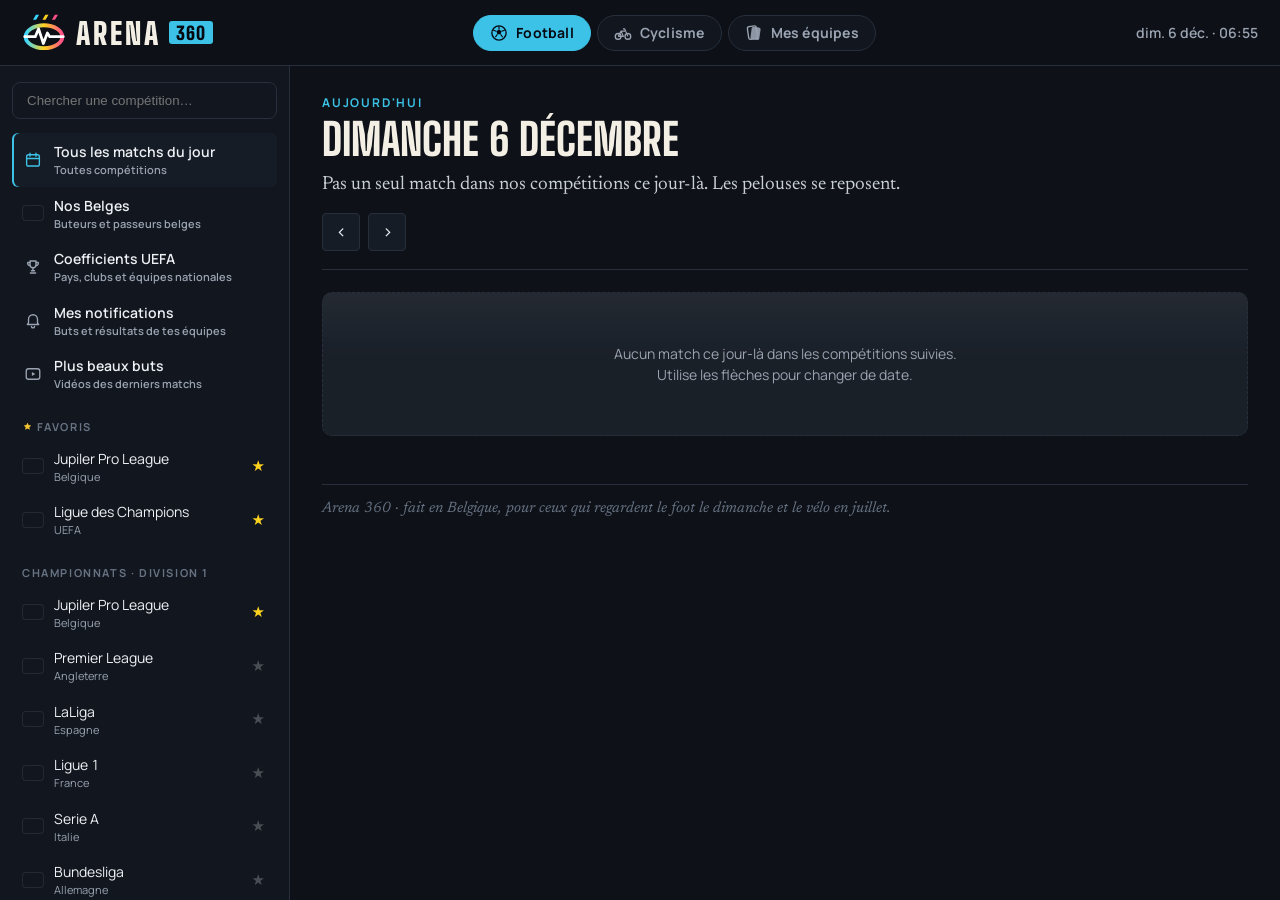
==== commit 81a5964f: "Harmonie : toutes les pages au style « programme de match » (en local, pas publié) Co-Authored-By: C" ====
--- a/index.html
+++ b/index.html
@@ -73,7 +73,7 @@
   <link rel="preconnect" href="https://fonts.gstatic.com" crossorigin>
   <link href="https://fonts.googleapis.com/css2?family=Big+Shoulders+Display:wght@600;700;800;900&family=Manrope:wght@400;500;600;700;800&family=Newsreader:ital,opsz,wght@0,6..72,400;0,6..72,600;1,6..72,400&display=swap" rel="stylesheet">
   <link rel="stylesheet" href="styles.css?v=41">
-  <link rel="stylesheet" href="ame.css?v=4">
+  <link rel="stylesheet" href="ame.css?v=7">
 </head>
 <body data-sport="foot">
   <noscript>
@@ -163,13 +163,13 @@
 
   <button class="menu-fab" id="menu-fab" aria-label="Compétitions">☰</button>
 
-  <script src="wiki-cups.js?v=41"></script>
-  <script src="cycling-data.js?v=41"></script>
-  <script src="config.js?v=41"></script>
-  <script src="cycling-live.js?v=41"></script>
-  <script src="app.js?v=41"></script>
-  <script src="game.js?v=41"></script>
-  <script src="wiki-leagues.js?v=41"></script>
-  <script src="foot-game.js?v=41"></script>
+  <script src="wiki-cups.js?v=42"></script>
+  <script src="cycling-data.js?v=42"></script>
+  <script src="config.js?v=42"></script>
+  <script src="cycling-live.js?v=42"></script>
+  <script src="app.js?v=42"></script>
+  <script src="game.js?v=42"></script>
+  <script src="wiki-leagues.js?v=42"></script>
+  <script src="foot-game.js?v=42"></script>
 </body>
 </html>
--- a/ame.css
+++ b/ame.css
@@ -177,3 +177,141 @@
 .bel-flag { height: 72px !important; }
 .bel-flag i { border-radius: 2px !important; }
 .bel-hero h1, .hero h1, .g-hero h1 { letter-spacing: 0 !important; }
+
+/* =====================================================================
+   HARMONIE : toutes les pages parlent la même langue que l'accueil
+   (en-tête de journal, cartes plates, une seule famille de boutons)
+   ===================================================================== */
+
+/* --- en-têtes de page : plus de grand bloc coloré, une ligne de journal --- */
+.hero, .g-hero, .bel-hero, .uefa-hero {
+  background: transparent !important; border: 0 !important; border-bottom: 1px solid var(--line) !important;
+  border-radius: 0 !important; clip-path: none !important; box-shadow: none !important;
+  padding: 4px 0 22px !important; margin: 0 0 22px !important; overflow: visible !important;
+}
+.hero h1, .g-hero h1, .bel-hero h1 {
+  margin: 6px 0 10px !important; font: 800 44px/1 var(--display) !important; text-transform: uppercase !important; color: var(--chalk) !important;
+}
+.hero h1 em { color: inherit !important; }
+.hero p, .g-hero p, .bel-hero p { font: 400 18px/1.45 var(--serif) !important; color: #c9cfd8 !important; max-width: 680px !important; }
+.hero p b, .g-hero p b, .bel-hero p b { color: var(--text); font-weight: 600; }
+.eyebrow, .bel-hero .eyebrow, .uefa-hero .eyebrow { font: 700 12px var(--body) !important; letter-spacing: 1.8px !important; text-transform: uppercase; color: var(--accent) !important; }
+
+/* chiffres clés : posés comme des chiffres de journal, sans néon */
+.hero .hero-stats { gap: 34px !important; margin-top: 18px !important; }
+.hero .hero-stats b, .bel-kpis b, .countdown b {
+  font: 800 38px/1 var(--display) !important; color: var(--chalk) !important; text-shadow: none !important;
+}
+.hero .hero-stats div:first-child b, .bel-kpis div:first-child b, .countdown b { color: var(--accent) !important; }
+.uefa-hero .bel-kpis div b { color: var(--chalk) !important; }
+.uefa-hero .bel-kpis div:first-child b { color: var(--accent) !important; }
+.hero .hero-stats span, .bel-kpis span, .countdown span { font: 600 12px var(--body) !important; letter-spacing: .4px !important; text-transform: none !important; color: var(--muted) !important; }
+.bel-kpis { gap: 26px !important; }
+.bel-kpis div { text-align: right !important; }
+.bel-hero { grid-template-columns: auto minmax(0, 1fr) auto !important; align-items: end !important; }
+.bel-flag { height: 56px !important; align-self: start; margin-top: 8px; }
+.bel-flag i { width: 14px !important; }
+.uefa-star { width: 52px !important; height: 52px !important; font-size: 0 !important; border-radius: 12px !important; background: transparent !important;
+  border: 1px solid var(--line) !important; text-shadow: none !important; color: var(--accent) !important; align-self: start; margin-top: 8px; }
+.uefa-star .i { width: 26px; height: 26px; }
+.g-hero { align-items: end !important; }
+.g-hero-side { gap: 8px !important; }
+.phase { border-radius: 999px !important; padding: 5px 12px !important; }
+
+/* --- titres de section : une ligne fine, pas de barre penchée --- */
+.section-title { align-items: center !important; gap: 14px !important; margin: 34px 0 14px !important; }
+.section-title h2 { font: 800 22px/1 var(--display) !important; letter-spacing: .6px !important; text-transform: uppercase; color: var(--chalk) !important; }
+.section-title h2::before { display: none !important; }
+.section-title::after { content: ""; flex: 1; height: 1px; background: var(--line); order: 3; }
+.section-title span { font: italic 400 15px var(--serif) !important; color: var(--muted) !important; order: 2; }
+.day-title { font: 700 12px var(--body) !important; letter-spacing: 1.6px !important; text-transform: uppercase; color: var(--muted) !important; }
+.day-title::before { display: none !important; }
+.mp-title, .pm-title { font: 700 11px var(--body) !important; letter-spacing: 1.6px !important; text-transform: uppercase; color: var(--dim) !important; }
+
+/* --- cartes : toutes plates, même fond, même bord --- */
+.gt-card, .mon-card, .champ-card, .rcard, .trend, .auth-card, .mpanel, .nt-card, .tcard, .slot, .g-msg, .ps-hero {
+  background: var(--panel) !important; border: 1px solid var(--line) !important; border-radius: var(--radius) !important;
+  clip-path: none !important; box-shadow: none !important;
+}
+.gt-card::before { height: 3px !important; }
+.champ-card.rainbow::before, .champ-card.euro::before { height: 3px !important; }
+.gt-card .race, .champ-card .t, .mon-card .date { font: 700 11px var(--body) !important; letter-spacing: 1.4px !important; text-transform: uppercase; color: var(--muted) !important; }
+.gt-card .winner { font: 800 24px/1.05 var(--display) !important; text-transform: uppercase; color: var(--chalk); }
+.mon-card .race, .champ-card .e { font: 800 17px/1.1 var(--display) !important; text-transform: uppercase; letter-spacing: .4px !important; color: var(--chalk); }
+.leader .bar i { background: var(--accent) !important; }
+.b-track i { background: var(--accent) !important; }
+.champion { background: var(--panel) !important; border-color: var(--line) !important; box-shadow: inset 3px 0 0 var(--velo); }
+
+/* cartes coureurs / équipes du jeu : la couleur du niveau reste, mais en filet, pas en dégradé */
+.rcard { border-top: 3px solid var(--t1) !important; transition: border-color .15s !important; }
+.rcard:hover { transform: none !important; box-shadow: none !important; border-color: color-mix(in srgb, var(--t1) 55%, var(--line)) !important; }
+.rcard.picked { box-shadow: 0 0 0 2px var(--accent) !important; }
+.rcard .mono, .rs-card .mono { background: var(--bg-2) !important; border-radius: 8px !important; }
+.rcard .mono span, .rs-card .mono span { color: var(--muted) !important; font-weight: 800 !important; }
+.rcard h4 { font: 800 18px/1.05 var(--display) !important; color: var(--chalk); }
+.tier, .tier-legend .tier, .tier.tier-legend { background: transparent !important; color: var(--t1, var(--accent)) !important; border: 1px solid currentColor; border-radius: 4px !important; transform: none !important; }
+.rstats div { background: var(--bg-2) !important; border-radius: 6px !important; }
+.ranking li.me, .ts-table tr.me, .ts-table tr.me td, .nt-status.on, .motm, .tl-row.goal, .ps-kpis .hl {
+  background: var(--accent-soft) !important;
+}
+
+/* --- Nos Belges : une liste de résultats, pas des cartes empilées --- */
+.bel-list { gap: 0 !important; background: var(--panel); border: 1px solid var(--line); border-radius: var(--radius); overflow: hidden; }
+.bel-row, .bel-row.top, .bel-row.top2, .bel-row.top3 {
+  background: transparent !important; border: 0 !important; border-bottom: 1px solid var(--line-soft) !important; border-radius: 0 !important; padding: 12px 18px !important;
+}
+.bel-row:last-child { border-bottom: 0 !important; }
+.bel-row:hover { background: color-mix(in srgb, var(--accent) 6%, transparent) !important; }
+.bel-rank { font: 800 22px var(--display) !important; }
+.bel-photo { border-width: 1px !important; }
+.bel-photo.mono { color: var(--muted) !important; font-weight: 800 !important; }
+.bel-id b { font: 800 19px/1.1 var(--display) !important; letter-spacing: .3px; color: var(--chalk); }
+.bel-nums b { font-weight: 800 !important; }
+.bel-comps i, .bel-comps .ev { border-radius: 999px !important; }
+.bel-comps .i { margin-right: 3px; }
+
+/* --- boutons : une seule famille, en pilule, sans majuscules criées --- */
+.chip, .ghost, .rbtn, .cta, .admin-btn, .install-btn, .follow-btn {
+  border-radius: 999px !important; transform: none !important; box-shadow: none !important; clip-path: none !important;
+  font-family: var(--body) !important; text-transform: none !important; letter-spacing: 0 !important;
+}
+.chip > *, .cta > *, .admin-btn > *, .install-btn > * { transform: none !important; }
+.chip { font-weight: 600 !important; font-size: 13px !important; }
+.chip.on { box-shadow: none !important; }
+.cta { font-weight: 800 !important; font-size: 15px !important; padding: 12px 22px !important; }
+.rbtn { font-weight: 700 !important; font-size: 14px !important; }
+.auth-tabs { border-radius: 999px !important; background: var(--bg-2) !important; padding: 4px !important; }
+.auth-tabs button { border-radius: 999px !important; font: 700 14px var(--body) !important; letter-spacing: 0 !important; text-transform: none !important; }
+#auth-form input, .select, .search, input[type="search"] { border-radius: 8px !important; }
+
+/* fiches (match, coureur, joueur, club) */
+.modal-head h2 { font: 800 36px/1 var(--display) !important; color: var(--chalk); }
+.modal-x { display: grid !important; place-items: center; }
+.modal-x .i { width: 18px; height: 18px; }
+.mc-score span { border-radius: 8px !important; }
+.pf-wrap { background: var(--bg-2) !important; }
+.tform i, .pm-form i, .l5 i, .sd-cat, .istep, .st-bar i, .pm-bar i { transform: none !important; border-radius: 4px; }
+.rs-badge .i { margin-right: 4px; }
+.trend .mp-title .i { margin-right: 6px; color: var(--accent); }
+
+/* chiffres clés sous le texte, comme une ligne de stats ; interrupteurs à la taille de leur contenu */
+.bel-hero { grid-template-columns: auto minmax(0, 1fr) !important; align-items: start !important; }
+.bel-hero .bel-kpis { grid-column: 2; justify-content: flex-start; margin-top: 4px; }
+.bel-kpis div { text-align: left !important; }
+.bel-kpis div span { display: block; margin-top: 4px; }
+.gmode { display: inline-flex !important; width: auto !important; max-width: 100%; margin: 0 0 14px !important; }
+.gmode button { flex: none !important; padding: 8px 18px !important; min-width: 0 !important; width: auto !important; background: transparent; border: 0 !important; color: var(--muted); }
+.bel-period button.on { background: var(--accent) !important; color: var(--on-accent) !important; box-shadow: none !important; }
+
+@media (max-width: 760px) {
+  .bel-hero { grid-template-columns: auto minmax(0, 1fr) !important; }
+  .bel-hero .bel-kpis { grid-column: 1 / -1; justify-content: flex-start; }
+  .bel-kpis div { text-align: left !important; }
+  .g-hero { grid-template-columns: 1fr !important; }
+  .g-hero-side { justify-items: start !important; text-align: left !important; }
+  .hero h1, .g-hero h1, .bel-hero h1 { font-size: 34px !important; }
+  .hero p, .g-hero p, .bel-hero p { font-size: 16px !important; }
+  .hero .hero-stats { gap: 20px !important; }
+  .hero .hero-stats b, .bel-kpis b, .countdown b { font-size: 30px !important; }
+  .bel-row, .bel-row.top, .bel-row.top2, .bel-row.top3 { padding: 10px 12px !important; }
+}
